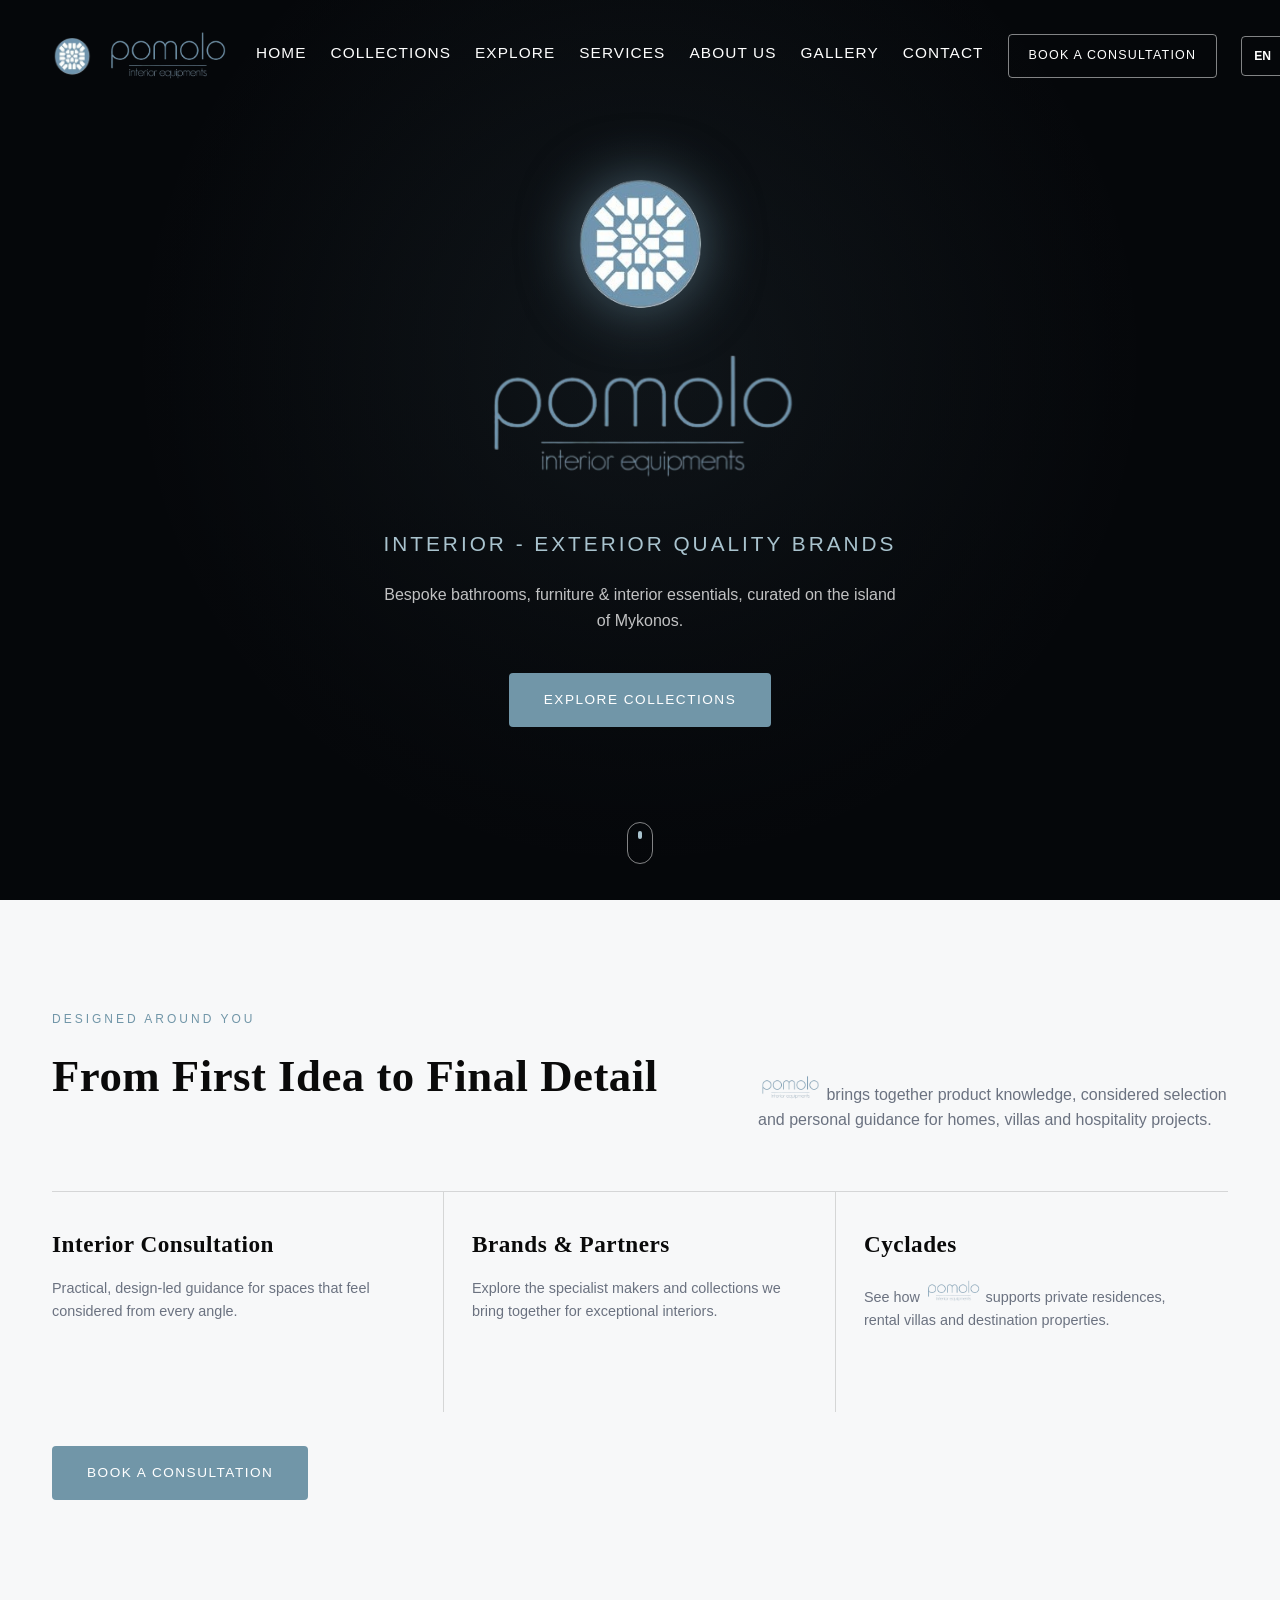
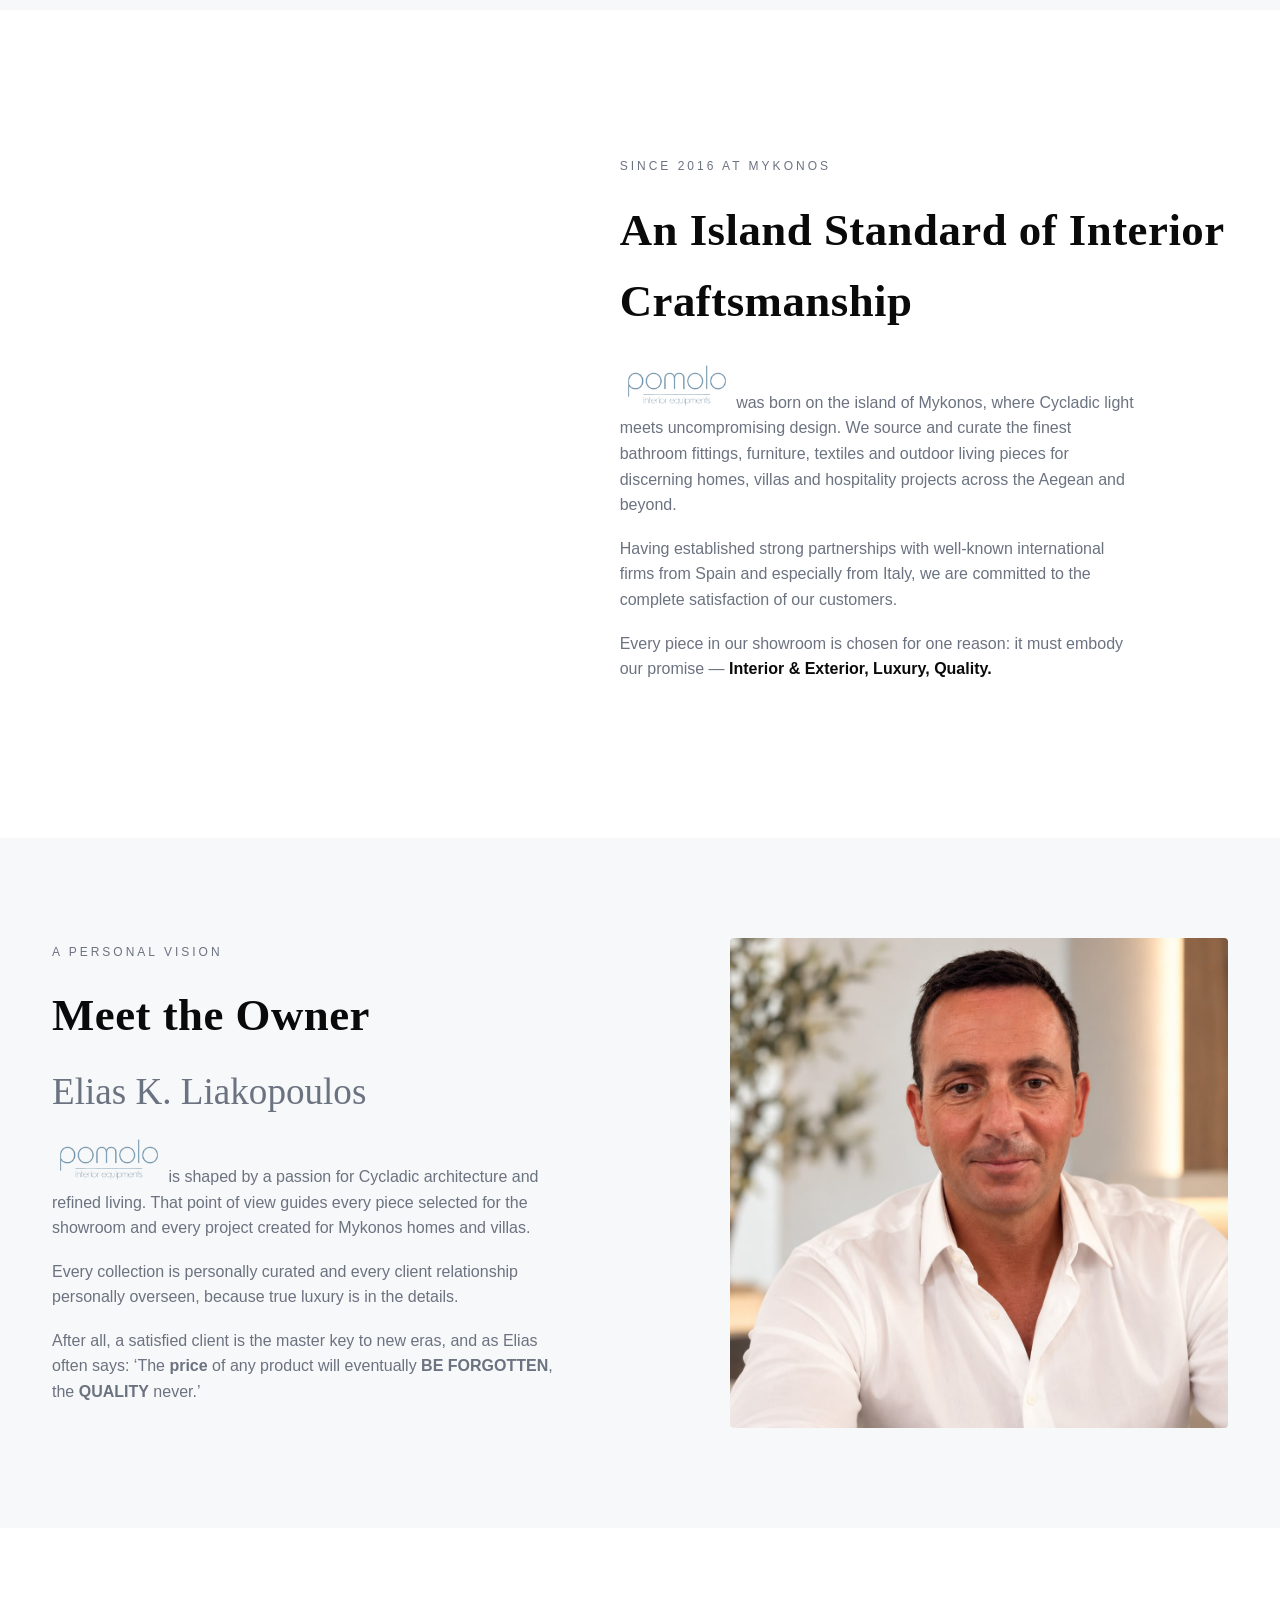
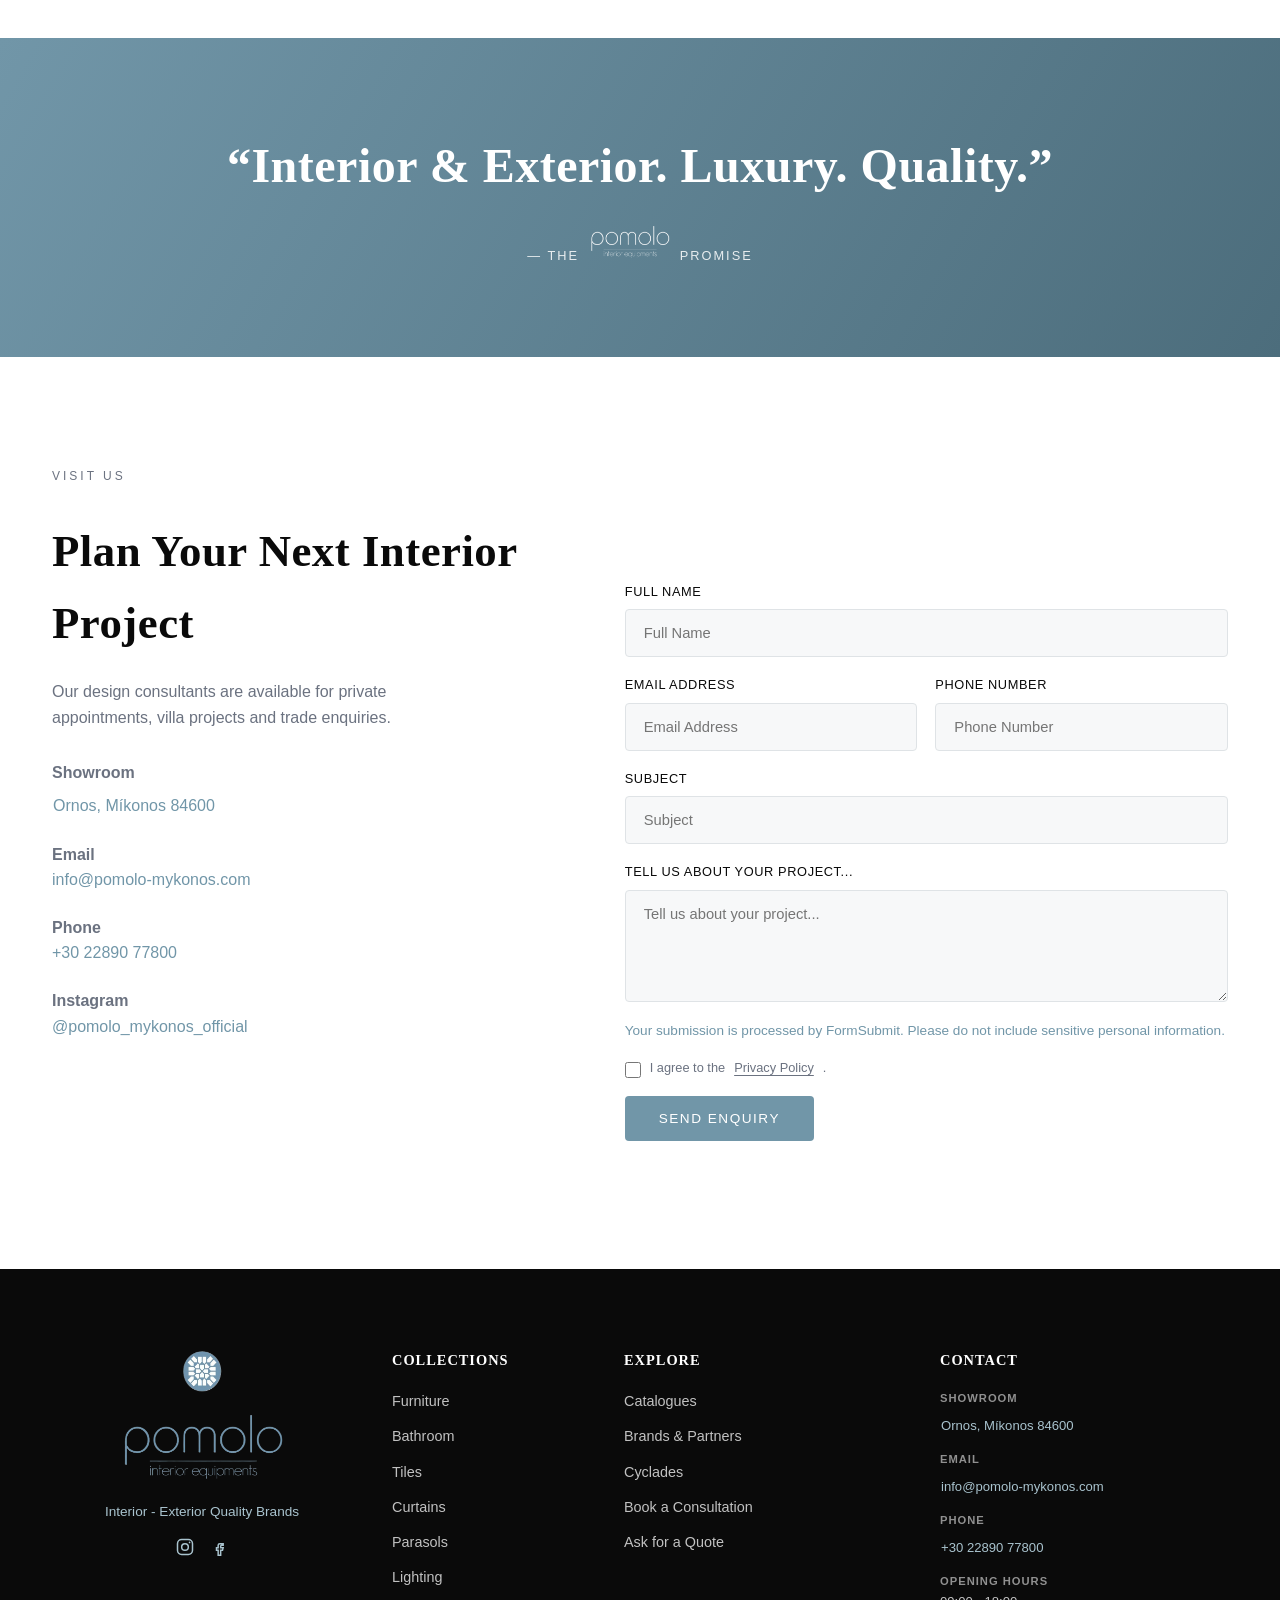
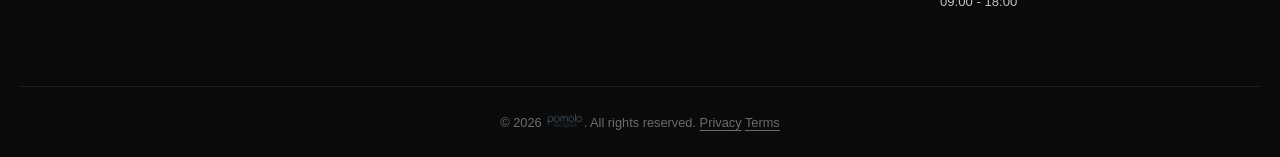
==== index.html @ 210ef78a "Add files via upload" ====
<!DOCTYPE html>
<html lang="en">
<head>
<meta charset="UTF-8">
<meta name="viewport" content="width=device-width, initial-scale=1.0">
<title>Pomolo Mykonos | Interior &amp; Exterior. Luxury. Quality.</title>
<meta name="description" content="Pomolo Mykonos — curated bathrooms, indoor & outdoor furniture, taps, tiles, fabrics, blinds, curtains and parasols for the finest homes.">
<meta name="robots" content="index, follow">
<meta name="theme-color" content="#0a0a0a">
<link rel="canonical" href="https://www.pomolo-mykonos.com/">

<!-- Open Graph / social sharing -->
<meta property="og:type" content="website">
<meta property="og:site_name" content="Pomolo Mykonos">
<meta property="og:title" content="Pomolo Mykonos | Interior &amp; Exterior. Luxury. Quality.">
<meta property="og:description" content="Curated bathrooms, indoor & outdoor furniture, taps, tiles, fabrics, blinds, curtains and parasols for the finest homes in Mykonos.">
<meta property="og:image" content="https://www.pomolo-mykonos.com/store_external_overview.jpg">
<meta property="og:image:alt" content="Pomolo Mykonos showroom exterior">
<meta property="og:image:type" content="image/jpeg">
<meta property="og:image:width" content="1262">
<meta property="og:image:height" content="964">
<meta property="og:url" content="https://www.pomolo-mykonos.com/">
<meta property="og:locale" content="en_GB">
<meta name="twitter:card" content="summary_large_image">
<meta name="twitter:title" content="Pomolo Mykonos | Interior &amp; Exterior. Luxury. Quality.">
<meta name="twitter:description" content="Curated bathrooms, indoor & outdoor furniture, taps, tiles, fabrics, blinds, curtains and parasols for the finest homes in Mykonos.">
<meta name="twitter:image" content="https://www.pomolo-mykonos.com/store_external_overview.jpg">
<meta name="twitter:image:alt" content="Pomolo Mykonos showroom exterior">

<!-- Security -->
<meta http-equiv="Content-Security-Policy" content="default-src 'self'; script-src 'self'; style-src 'self' 'unsafe-inline' https://fonts.googleapis.com; font-src https://fonts.gstatic.com; img-src 'self' data:; frame-src 'self' https://www.instagram.com; base-uri 'self'; form-action 'self' https://formsubmit.co; object-src 'none'">
<meta name="referrer" content="strict-origin-when-cross-origin">

<link rel="preconnect" href="https://fonts.googleapis.com">
<link rel="preconnect" href="https://fonts.gstatic.com" crossorigin>
<link href="https://fonts.googleapis.com/css2?family=Cormorant+Garamond:wght@400;500;600;700&family=Poppins:wght@300;400;500;600&family=Righteous&display=swap" rel="stylesheet">
<link rel="stylesheet" href="styles.css?v=20261030b">
<link rel="icon" href="logo.png" type="image/png">
<link rel="apple-touch-icon" href="logo.png">
<link rel="manifest" href="site.webmanifest">

<script type="application/ld+json">
{
  "@context": "https://schema.org",
  "@type": "HomeGoodsStore",
  "name": "Pomolo Mykonos",
  "slogan": "Interior & Exterior. Luxury. Quality.",
  "image": "https://www.pomolo-mykonos.com/store_external_overview.jpg",
  "logo": "https://www.pomolo-mykonos.com/logo.png",
  "url": "https://www.pomolo-mykonos.com/",
  "email": "info@pomolo-mykonos.com",
  "telephone": "+30 22890 77800",
  "priceRange": "$$$",
  "openingHoursSpecification": { "@type": "OpeningHoursSpecification", "opens": "09:00", "closes": "18:00" },
  "geo": { "@type": "GeoCoordinates", "latitude": 37.4262301, "longitude": 25.3235811 },
  "address": {
    "@type": "PostalAddress",
    "streetAddress": "Ornos",
    "addressLocality": "Mykonos",
    "postalCode": "84600",
    "addressCountry": "GR"
  },
  "sameAs": ["https://www.instagram.com/pomolo_mykonos_official/"]
}
</script>
</head>
<body>
<a class="skip-link" href="#home">Skip to main content</a>

<!-- Preloader -->
<div id="preloader"><div class="loader-emblem"></div></div>

<!-- Header is rendered from script.js to keep navigation consistent across pages. -->
<header id="header" data-shared-header data-home="true"></header>

<!-- Hero -->
<section id="home" class="hero">
  <video class="hero-media" autoplay muted loop playsinline preload="auto" poster="store_external_overview_2.jpg" aria-hidden="true">
    <source src="Pomolo-Mykonos-57s-Hero-optimized.mp4" type="video/mp4">
  </video>
  <div class="hero-overlay"></div>
  <div class="container hero-content" data-aos>
    <img src="logo.png" alt="Pomolo emblem" class="hero-emblem">
    <img src="Pomolo_original-removebg.png" alt="Pomolo interior equipments" class="hero-logo">
    <p class="hero-tagline">Interior - Exterior Quality Brands</p>
    <p class="hero-sub">Bespoke bathrooms, furniture &amp; interior essentials, curated on the island of Mykonos.</p>
    <div class="hero-actions">
        <a href="catalogue.html" class="btn btn-primary">Explore Collections</a>
    </div>
  </div>
    <a href="#services" class="scroll-indicator" aria-label="Scroll down"><span></span></a>
</section>

<!-- Services -->
<section id="services" class="section services">
  <div class="container">
    <div class="services-heading">
      <div>
        <p class="eyebrow">Designed Around You</p>
        <h2>From First Idea to Final Detail</h2>
      </div>
      <p><img src="Pomolo_original-removebg.png" alt="Pomolo interior equipment" class="brand-inline"> brings together product knowledge, considered selection and personal guidance for homes, villas and hospitality projects.</p>
    </div>
    <div class="service-grid">
      <a href="consultation.html" class="service-item"><h3>Interior Consultation</h3><p>Practical, design-led guidance for spaces that feel considered from every angle.</p></a>
      <a href="brands.html" class="service-item"><h3>Brands &amp; Partners</h3><p>Explore the specialist makers and collections we bring together for exceptional interiors.</p></a>
      <a href="projects.html" class="service-item"><h3>Cyclades</h3><p>See how <img src="Pomolo_original-removebg.png" alt="Pomolo interior equipment" class="brand-inline"> supports private residences, rental villas and destination properties.</p></a>
    </div>
    <div class="services-actions">
      <a href="consultation.html" class="btn btn-primary">Book a Consultation</a>
    </div>
  </div>
</section>

<!-- About -->
<section id="about" class="section about">
  <div class="container about-grid">
    <div class="about-media">
      <video data-src="new_video_store.mp4" class="about-photo" preload="none" muted loop playsinline aria-label="Pomolo Mykonos showroom overview"></video>
      <video data-src="new_video_store_inside.mp4" class="about-photo" preload="none" muted loop playsinline aria-label="Inside the Pomolo Mykonos showroom"></video>
    </div>
    <div class="about-copy">
      <p class="eyebrow">Since 2016 at Mykonos</p>
      <h2>An Island Standard of Interior Craftsmanship</h2>
      <p><img src="Pomolo_original-removebg.png" alt="Pomolo interior equipment" class="brand-inline brand-inline-display"> was born on the island of Mykonos, where Cycladic light meets uncompromising design. We source and curate the finest bathroom fittings, furniture, textiles and outdoor living pieces for discerning homes, villas and hospitality projects across the Aegean and beyond.</p>
      <p>Having established strong partnerships with well-known international firms from Spain and especially from Italy, we are committed to the complete satisfaction of our customers.</p>
      <p>Every piece in our showroom is chosen for one reason: it must embody our promise — <strong>Interior &amp; Exterior, Luxury, Quality.</strong></p>
    </div>
  </div>

<!-- Owner -->
<div class="owner">
  <div class="container owner-grid">
    <div class="owner-copy">
      <p class="eyebrow">A Personal Vision</p>
      <h2>Meet the Owner</h2>
      <p class="owner-name">Elias K. Liakopoulos</p>
      <p><img src="Pomolo_original-removebg.png" alt="Pomolo interior equipment" class="brand-inline brand-inline-display"> is shaped by a passion for Cycladic architecture and refined living. That point of view guides every piece selected for the showroom and every project created for Mykonos homes and villas.</p>
      <p>Every collection is personally curated and every client relationship personally overseen, because true luxury is in the details.</p>
      <p>After all, a satisfied client is the master key to new eras, and as Elias often says: ‘The <strong style="font-weight: 800;">price</strong> of any product will eventually <strong style="font-weight: 800;">BE FORGOTTEN</strong>, the <strong style="font-weight: 800;">QUALITY</strong> never.’</p>
    </div>
    <div class="owner-media">
      <img src="owner.jpg?v=20260929c" alt="Pomolo Mykonos founder outside the showroom" class="owner-photo" loading="lazy" decoding="async">
    </div>
  </div>
</div>
</section>

<!-- Quote / tagline banner -->
<section class="section quote-banner">
  <div class="container">
    <blockquote>“Interior &amp; Exterior. Luxury. Quality.”</blockquote>
    <p>— The <img src="Pomolo_original-removebg.png" alt="Pomolo interior equipment" class="brand-inline brand-inline-display"> Promise</p>
  </div>
</section>

<!-- Contact -->
<section id="contact" class="section contact">
  <div class="container contact-grid">
    <div class="contact-info">
      <p class="eyebrow">Visit Us</p>
      <h2>Plan Your Next Interior Project</h2>
      <p>Our design consultants are available for private appointments, villa projects and trade enquiries.</p>
      <ul class="contact-list">
        <li><strong>Showroom</strong><br><a href="https://www.google.com/maps/place/Pomolo+Mykonos/@37.4262301,25.3210062,1004m/data=!3m2!1e3!4b1!4m6!3m5!1s0x14a2be5c880e42df:0x6e0a7d070bba3527!8m2!3d37.4262301!4d25.3235811!16s%2Fg%2F11g6rmvs_f?entry=ttu&amp;g_ep=EgoyMDI2MDgyNi4wIKXMDSoASAFQAw%3D%3D" target="_blank" rel="noopener noreferrer" class="address-link">Ornos, Míkonos 84600</a></li>
        <li><strong>Email</strong><br><a href="mailto:info@pomolo-mykonos.com">info@pomolo-mykonos.com</a></li>
        <li><strong>Phone</strong><br><a href="tel:+302289077800">+30 22890 77800</a></li>
        <li><strong>Instagram</strong><br><a href="https://www.instagram.com/pomolo_mykonos_official/" target="_blank" rel="noopener noreferrer">@pomolo_mykonos_official</a></li>
      </ul>
    </div>
    <form class="contact-form" action="https://formsubmit.co/info@pomolo-mykonos.com" method="POST">
      <input type="hidden" name="_subject" value="Pomolo website enquiry">
      <input type="hidden" name="_next" value="https://startup-ground-zero.github.io/pomolo/thank-you.html">
      <div class="form-field"><label class="form-label" for="contact-name">Full Name</label><input id="contact-name" type="text" name="name" placeholder="Full Name" autocomplete="name" maxlength="100" required></div>
      <div class="form-row">
        <div class="form-field"><label class="form-label" for="contact-email">Email Address</label><input id="contact-email" type="email" name="email" placeholder="Email Address" autocomplete="email" maxlength="150" pattern="[^\s@]+@[^\s@]+\.[^\s@]+" title="Enter an email address with a domain, such as name@example.com." required></div>
        <div class="form-field"><label class="form-label" for="contact-phone">Phone Number</label><input id="contact-phone" type="tel" name="phone" placeholder="Phone Number" autocomplete="tel" maxlength="30"></div>
      </div>
      <div class="form-field"><label class="form-label" for="contact-subject">Subject</label><input id="contact-subject" type="text" name="subject" placeholder="Subject" autocomplete="off" maxlength="150" required></div>
      <div class="form-field"><label class="form-label" for="contact-message">Tell us about your project...</label><textarea id="contact-message" name="message" rows="5" placeholder="Tell us about your project..." maxlength="2000" required></textarea></div>
      <!-- Honeypot: hidden from real users, bots tend to fill every field -->
      <input type="text" name="_honey" class="hp-field" tabindex="-1" autocomplete="off" aria-hidden="true">
      <p class="form-note">Your submission is processed by FormSubmit. Please do not include sensitive personal information.</p>
      <label class="consent-field"><input type="checkbox" name="privacy-consent" required> I agree to the <a href="privacy.html">Privacy Policy</a>.</label>
      <button type="submit" class="btn btn-primary">Send Enquiry</button>
      <p class="form-note" id="form-note" role="status" aria-live="polite"></p>
    </form>
  </div>
</section>

<!-- Footer -->
<footer class="footer shared-footer"></footer>

<button id="back-to-top" aria-label="Back to top">↑</button>

<script src="script.js?v=20261030b" defer></script>
</body>
</html>
---- styles.css ----
/* ==========================================================================
   Pomolo Mykonos — Design Tokens
   ========================================================================== */
:root {
  --c-black: #0a0a0a;
  --c-black-soft: #14181b;
  --c-white: #ffffff;
  --c-off-white: #f7f8f9;
  --c-cyan: #7196a8;
  --c-cyan-light: #a9c3ce;
  --c-cyan-dim: #7196a81a;
  --c-grey: #6b7280;
  --font-serif: 'Cormorant Garamond', Georgia, serif;
  --font-sans: 'Poppins', 'Segoe UI', sans-serif;
  --container: 1240px;
  --radius: 4px;
  --transition: 0.4s cubic-bezier(.4,0,.2,1);
}

* { margin: 0; padding: 0; box-sizing: border-box; }

html { scroll-behavior: smooth; }
html.nav-open { overflow: hidden; }
html.dialog-open { overflow: hidden; }

body {
  font-family: var(--font-sans);
  color: var(--c-black);
  background: var(--c-white);
  line-height: 1.6;
  overflow-x: hidden;
}

h1, h2, h3, h4, blockquote {
  font-family: var(--font-serif);
  font-weight: 600;
  letter-spacing: 0.5px;
  color: var(--c-black);
}

a { text-decoration: none; color: inherit; }
ul { list-style: none; }
img { max-width: 100%; display: block; }
.skip-link {
  position: fixed; top: 12px; left: 12px; z-index: 3000; padding: 10px 14px;
  background: var(--c-white); color: var(--c-black); border: 1px solid var(--c-black);
  transform: translateY(-160%);
}
.skip-link:focus { transform: translateY(0); outline: 3px solid var(--c-cyan); outline-offset: 2px; }
.brand-inline { display: inline-block; width: 4em; height: auto; vertical-align: -0.22em; }
.brand-inline-display { width: 7em; vertical-align: -0.3em; }
.eyebrow .brand-inline { width: 7em; vertical-align: -0.35em; }
.btn .brand-inline { width: 5.2em; vertical-align: -0.26em; }
.quote-banner .brand-inline { width: 3em; vertical-align: -0.22em; }
.quote-banner .brand-inline-display { width: 7em; vertical-align: -0.3em; }
.footer-bottom .brand-inline { width: 3em; vertical-align: -0.22em; }

.container {
  max-width: var(--container);
  margin: 0 auto;
  padding: 0 32px;
}

.eyebrow {
  text-transform: uppercase;
  letter-spacing: 3px;
  font-size: 0.75rem;
  color: var(--c-cyan);
  font-weight: 500;
  margin-bottom: 12px;
}

.section { padding: 110px 0; }
.section h2 { font-size: clamp(2rem, 3.6vw, 2.8rem); margin-bottom: 20px; max-width: 700px; }
@media (min-width: 900px) {
  .section h2.no-wrap { max-width: none; white-space: nowrap; }
}

/* Buttons */
.btn {
  display: inline-flex;
  align-items: center;
  justify-content: center;
  gap: 8px;
  padding: 15px 34px;
  font-size: 0.85rem;
  letter-spacing: 1.5px;
  text-transform: uppercase;
  font-weight: 500;
  border-radius: var(--radius);
  transition: all var(--transition);
  cursor: pointer;
  border: 1px solid transparent;
}
.btn-primary { background: var(--c-cyan); color: var(--c-white); }
.btn-primary:hover { background: var(--c-black); }
.btn-outline { border-color: var(--c-black); color: var(--c-black); }
.btn-outline:hover { background: var(--c-black); color: var(--c-white); }
.btn-ghost { border-color: rgba(255,255,255,0.6); color: var(--c-white); }
.btn-ghost:hover { background: rgba(255,255,255,0.15); }

/* ==========================================================================
   Preloader
   ========================================================================== */
#preloader {
  position: fixed; inset: 0; background: var(--c-black);
  display: flex; align-items: center; justify-content: center;
  z-index: 9999; transition: opacity 0.6s ease, visibility 0.6s ease;
}
#preloader.hidden { opacity: 0; visibility: hidden; }
.loader-emblem {
  width: 56px; height: 56px; border: 2px solid var(--c-cyan);
  border-top-color: transparent; border-radius: 50%;
  animation: spin 1s linear infinite;
}
@keyframes spin { to { transform: rotate(360deg); } }

/* ==========================================================================
   Header
   ========================================================================== */
header {
  position: fixed; top: 0; left: 0; right: 0; z-index: 1000;
  background: transparent;
  transition: background var(--transition), box-shadow var(--transition), padding var(--transition);
  padding: 24px 0;
}
header.scrolled {
  background: rgba(10,10,10,0.92);
  backdrop-filter: blur(10px);
  padding: 14px 0;
  box-shadow: 0 4px 20px rgba(0,0,0,0.15);
}
.header-inner { display: flex; align-items: center; justify-content: space-between; gap: 24px; }
.brand { display: flex; align-items: center; gap: 10px; flex-shrink: 0; }
.brand-logo { width: 40px; height: 40px; }
.official-logo { width: 130px; height: auto; }
#nav > ul { display: flex; align-items: center; gap: 24px; }
@media (min-width: 1081px) {
  html[lang="el"] #nav > ul { gap: 16px; }
  html[lang="el"] .nav-cta { padding-left: 8px; padding-right: 8px; font-size: 0.72rem; letter-spacing: 0.7px; }
}
#nav a, .nav-more summary {
  color: var(--c-white); font-size: 0.96rem; font-weight: 500; letter-spacing: 1.1px;
  text-transform: uppercase; position: relative; padding-bottom: 4px; white-space: nowrap;
}
#nav a { display: block; }
#nav a::after {
  content: ''; position: absolute; left: 0; bottom: 0; width: 0; height: 1px;
  background: var(--c-cyan-light); transition: width var(--transition);
}
#nav a:hover::after { width: 100%; }
.nav-more { position: relative; }
.nav-more summary { cursor: pointer; list-style: none; }
.nav-more summary::-webkit-details-marker { display: none; }
.nav-collections > details { position: static; display: contents; }
.nav-collections summary { display: none; }
.nav-submenu { position: absolute; top: calc(100% + 16px); left: -20px; min-width: 210px; padding: 14px 20px; background: var(--c-black); border-top: 2px solid var(--c-cyan); box-shadow: 0 16px 32px rgba(0,0,0,0.2); }
.nav-submenu li + li { margin-top: 12px; }
.nav-submenu a { font-size: 0.95rem !important; font-weight: 400; white-space: nowrap; }

/* Mega Menu for Collections */
.nav-collections { position: relative; }
.nav-collections .nav-submenu.mega-menu {
  position: fixed;
  top: 70px;
  left: 50%;
  transform: translateX(-50%);
  width: min(1180px, calc(100vw - 32px));
  min-width: 0;
  max-width: none;
  padding: 30px 34px 24px;
  background: var(--c-black);
  border-top: 2px solid var(--c-cyan);
  box-shadow: 0 24px 50px rgba(0,0,0,0.5);
  border-radius: 0 0 4px 4px;
}
.mega-grid {
  display: grid;
  grid-template-columns: repeat(6, minmax(0, 1fr));
  gap: 24px;
}
.mega-col {
  display: flex;
  flex-direction: column;
  gap: 12px;
}
.mega-col a.mega-cat-title + a.mega-cat-title {
  margin-top: 14px;
}
#nav .nav-submenu.mega-menu a.mega-cat-title,
.mega-cat-title {
  font-family: var(--font-serif) !important;
  font-size: 18px !important;
  font-weight: 600 !important;
  line-height: 1.25 !important;
  color: var(--c-white) !important;
  letter-spacing: 0.5px !important;
  text-transform: none !important;
  padding-bottom: 8px !important;
  border-bottom: 1px solid rgba(255,255,255,0.22) !important;
  transition: color var(--transition), border-color var(--transition) !important;
  display: block !important;
}
#nav .nav-submenu.mega-menu a.mega-cat-title:hover,
.mega-cat-title:hover {
  color: var(--c-cyan-light) !important;
  border-bottom-color: var(--c-cyan-light) !important;
}
.mega-sub-menu {
  list-style: none;
  margin: 0;
  padding: 0;
  display: flex;
  flex-direction: column;
  gap: 8px;
}
.mega-sub-menu li {
  margin: 0 !important;
}
#nav .nav-submenu.mega-menu .mega-sub-menu a,
.mega-sub-menu a {
  font-family: var(--font-sans) !important;
  font-size: 14px !important;
  font-weight: 400 !important;
  line-height: 1.35 !important;
  color: rgba(255,255,255,0.85) !important;
  letter-spacing: 0.3px !important;
  text-transform: none !important;
  transition: color var(--transition) !important;
}
#nav .nav-submenu.mega-menu .mega-sub-menu a:hover,
.mega-sub-menu a:hover {
  color: var(--c-cyan-light) !important;
}
.mega-footer {
  margin-top: 18px;
  padding-top: 12px;
  border-top: 1px solid rgba(255,255,255,0.18);
  display: flex;
  justify-content: flex-end;
  align-items: center;
}
#nav .nav-submenu.mega-menu .mega-view-all,
.mega-view-all {
  font-family: var(--font-sans) !important;
  font-size: 13px !important;
  letter-spacing: 1.2px !important;
  text-transform: uppercase !important;
  color: var(--c-cyan-light) !important;
  font-weight: 600 !important;
}
#nav .nav-submenu.mega-menu .mega-view-all:hover,
.mega-view-all:hover {
  color: var(--c-white) !important;
}

@media (min-width: 1081px) {
  .nav-more details { padding-bottom: 10px; margin-bottom: -10px; }
  .nav-submenu { top: 100%; }
  .nav-more.nav-collections .nav-submenu.mega-menu { display: none; }
  .nav-more details:not([open]):hover .nav-submenu { display: block; }
  .nav-more.nav-collections details:not([open]):hover .nav-submenu.mega-menu { display: block; }
  .nav-collections > .nav-collections-link:hover + details .nav-submenu.mega-menu { display: block; }
  .nav-more.nav-collections:hover .nav-submenu.mega-menu { display: block; }
  .nav-more.nav-collections.collections-menu-open .nav-submenu.mega-menu { display: block; }
}
.nav-cta { flex-shrink: 0; padding: 11px 20px; color: var(--c-white); border-color: rgba(255,255,255,0.5); font-size: 0.78rem; letter-spacing: 1.2px; white-space: nowrap; }
.nav-cta:hover { background: var(--c-cyan); border-color: var(--c-cyan); }
.language-toggle {
  position: relative; z-index: 1100; flex: 0 0 auto; min-width: 43px; min-height: 40px; padding: 8px 10px;
  border: 1px solid rgba(255,255,255,0.5); border-radius: var(--radius);
  background: transparent; color: var(--c-white); cursor: pointer;
  font-family: var(--font-sans); font-size: 0.76rem; font-weight: 600; letter-spacing: 0;
  transition: background var(--transition), border-color var(--transition), color var(--transition);
}
.language-toggle:hover, .language-toggle:focus-visible { background: var(--c-cyan); border-color: var(--c-cyan); outline: none; }

#menu-toggle {
  display: none; flex-direction: column; gap: 5px; background: none; border: none; cursor: pointer; z-index: 1100;
}
#menu-toggle span { width: 26px; height: 2px; background: var(--c-white); transition: var(--transition); }

/* ==========================================================================
   Hero
   ========================================================================== */
.hero {
  position: relative; min-height: 100vh; display: flex; align-items: center; justify-content: center;
  overflow: hidden; text-align: center; background: #05070a;
}
.hero-media {
  position: absolute; inset: 0;
  width: 100%; height: 100%;
  object-fit: cover; object-position: center;
}
@media (min-width: 1025px) {
  .hero-media:not(.video-ready),
  .about-media video:not(.video-ready) { visibility: hidden; }
}
.hero-overlay {
  position: absolute; inset: 0;
  background:
    linear-gradient(180deg, rgba(5,7,10,0.35) 0%, rgba(5,7,10,0.5) 55%, rgba(5,7,10,0.72) 100%),
    radial-gradient(circle at 50% 40%, rgba(113,150,168,0.18), transparent 60%);
}
.hero-content { position: relative; z-index: 2; color: var(--c-white); max-width: 780px; }
.hero-emblem {
  width: 140px; height: 140px; margin: 0 auto 20px;
  filter: drop-shadow(0 0 30px rgba(113,150,168,0.6));
  opacity: 0; transform: scale(0.8);
  animation: emblem-in 2.2s ease-out 0.3s forwards;
}
.hero-logo {
  width: min(340px, 78vw); height: auto; margin: 0 auto 28px;
  opacity: 0; transform: scale(0.8);
  animation: emblem-in 0.9s ease-out 0.9s forwards;
}
@keyframes emblem-in {
  0% { opacity: 0; transform: scale(0.8); }
  100% { opacity: 1; transform: scale(1); }
}
@media (prefers-reduced-motion: reduce) {
  .hero-emblem, .hero-logo { animation: none; opacity: 1; transform: none; }
}
.hero-tagline {
  margin-top: 18px; font-size: 1.3rem; letter-spacing: 3px; text-transform: uppercase;
  color: var(--c-cyan-light); font-weight: 300;
  opacity: 0; transform: translateY(24px);
  animation: hero-fade-up 0.9s ease-out 1.15s forwards;
}
.hero-sub {
  margin: 22px auto 0; max-width: 520px; color: rgba(255,255,255,0.75); font-weight: 300;
  opacity: 0; transform: translateY(24px);
  animation: hero-fade-up 0.9s ease-out 1.4s forwards;
}
.hero-actions {
  margin-top: 40px; display: flex; gap: 18px; justify-content: center; flex-wrap: wrap;
  opacity: 0; transform: translateY(24px);
  animation: hero-fade-up 0.9s ease-out 1.65s forwards;
}
@keyframes hero-fade-up { to { opacity: 1; transform: translateY(0); } }
@media (prefers-reduced-motion: reduce) {
  .hero-tagline, .hero-sub, .hero-actions { animation: none; opacity: 1; transform: none; }
}

.scroll-indicator {
  position: absolute; bottom: 36px; left: 50%; transform: translateX(-50%);
  width: 26px; height: 42px; border: 1px solid rgba(255,255,255,0.5); border-radius: 20px;
  z-index: 2;
}
.scroll-indicator span {
  position: absolute; top: 8px; left: 50%; width: 4px; height: 8px; border-radius: 2px;
  background: var(--c-cyan-light); transform: translateX(-50%);
  animation: scrollDown 1.6s ease infinite;
}
@keyframes scrollDown {
  0% { opacity: 1; top: 8px; }
  100% { opacity: 0; top: 22px; }
}

/* ==========================================================================
   Marquee
   ========================================================================== */
.marquee {
  background: var(--c-black); color: var(--c-white); overflow: hidden;
  white-space: nowrap; padding: 16px 0; border-top: 1px solid rgba(255,255,255,0.08);
}
.marquee-track { display: inline-flex; animation: scroll-left 26s linear infinite; }
.marquee-track span {
  font-family: var(--font-serif); font-size: 1.1rem; letter-spacing: 2px;
  text-transform: uppercase; padding-right: 10px; color: var(--c-cyan-light);
}
@keyframes scroll-left { from { transform: translateX(0); } to { transform: translateX(-50%); } }

/* ==========================================================================
   Collections
   ========================================================================== */
.collections { background: var(--c-off-white); }
.category-filter-tabs {
  display: flex; flex-wrap: wrap; gap: 10px; margin-top: 32px; justify-content: flex-start;
}
.category-tab-btn {
  background: var(--c-white); border: 1px solid #d8dee2; border-radius: 999px;
  padding: 9px 20px; font-family: var(--font-sans); font-size: 0.82rem; font-weight: 500;
  letter-spacing: 0.5px; color: var(--c-grey); cursor: pointer; transition: all var(--transition);
}
.category-tab-btn:hover {
  border-color: var(--c-cyan); color: var(--c-black);
}
.category-tab-btn.active {
  background: var(--c-black); border-color: var(--c-black); color: var(--c-white);
  box-shadow: 0 4px 12px rgba(10,10,10,0.14);
}
.collection-rows {
  margin-top: 48px; display: flex; flex-direction: column; gap: 42px;
}
.collection-row {
  display: flex; flex-direction: column; gap: 18px;
}
.collection-row-title {
  font-family: var(--font-serif); font-size: 1.6rem; color: var(--c-black);
  margin: 0; padding-bottom: 8px; border-bottom: 1px solid #d8dee2;
}
.collection-grid {
  display: grid; grid-template-columns: repeat(4, 1fr); gap: 24px;
}
.collection-grid.row-grid-1 { grid-template-columns: minmax(280px, 420px); }
.collection-grid.row-grid-2 { grid-template-columns: repeat(2, 1fr); }
.collection-grid.row-grid-3 { grid-template-columns: repeat(3, 1fr); }
.collection-grid.row-grid-4 { grid-template-columns: repeat(4, 1fr); }

.collection-card {
  background: var(--c-white); border: 1px solid #e9ecef; border-radius: var(--radius);
  display: flex; flex-direction: column; padding: 36px 28px; cursor: pointer; transition: transform var(--transition), box-shadow var(--transition), border-color var(--transition);
  opacity: 0; transform: translateY(30px); position: relative;
}
.collection-card.hidden-card { display: none !important; }
.collection-row.hidden-row { display: none !important; }
.collection-card.in-view { animation: fadeUp 0.7s ease forwards; animation-delay: calc(var(--i) * 0.08s); }
.collection-card.filter-visible { opacity: 1; transform: none; animation: none; }
.collection-card:hover, .collection-card:focus-visible {
  transform: translateY(-6px); box-shadow: 0 16px 32px rgba(113,150,168,0.16); border-color: var(--c-cyan); outline: none;
}
.card-badge {
  display: inline-block; align-self: flex-start; margin-bottom: 16px;
  padding: 3px 10px; border-radius: 4px; background: rgba(113,150,168,0.12);
  color: var(--c-cyan); font-size: 0.68rem; font-weight: 600; letter-spacing: 1px; text-transform: uppercase;
}
.card-icon { width: 44px; height: 44px; margin-bottom: 20px; color: var(--c-cyan); }
.card-icon svg { width: 100%; height: 100%; }
.collection-card h3 { font-size: 1.3rem; margin-bottom: 10px; }
.collection-card p { color: var(--c-grey); font-size: 0.92rem; font-weight: 300; margin-bottom: 0; }

@keyframes fadeUp { to { opacity: 1; transform: translateY(0); } }

/* ===========================================================================
  Services
  ========================================================================== */
.services { background: var(--c-off-white); color: var(--c-black); }
.services .eyebrow { color: var(--c-cyan); }
.services h2, .services h3 { color: var(--c-black); }
.services-heading { display: flex; align-items: end; justify-content: space-between; gap: 60px; }
.services-heading > p { max-width: 470px; color: var(--c-grey); font-weight: 300; }
.service-grid { display: grid; grid-template-columns: repeat(3, 1fr); margin-top: 58px; border-top: 1px solid rgba(10,10,10,0.14); }
.service-item { min-height: 220px; padding: 34px 28px 28px; border-right: 1px solid rgba(10,10,10,0.14); }
.service-item:first-child { padding-left: 0; }
.service-item:last-child { border-right: none; }
.service-item h3 { font-size: 1.45rem; margin-bottom: 14px; }
.service-item p { color: var(--c-grey); font-size: 0.9rem; font-weight: 300; }
.services-actions { display: flex; gap: 16px; margin-top: 34px; flex-wrap: wrap; }
.services .btn-outline { border-color: rgba(10,10,10,0.55); color: var(--c-black); }
.services .btn-outline:hover { background: var(--c-black); border-color: var(--c-black); color: var(--c-white); }

/* ==========================================================================
   About
   ========================================================================== */
.about-grid { display: grid; grid-template-columns: 0.9fr 1.1fr; gap: 70px; align-items: center; }
.about-media { position: relative; display: grid; gap: 18px; }
.about-photo { width: 100%; height: 100%; object-fit: cover; }
.about-media > .about-photo { height: 300px; border-radius: var(--radius); }
.about-video-detail { display: grid; grid-template-columns: minmax(0, 1.35fr) minmax(150px, 0.65fr); gap: 18px; align-items: center; }
.about-video-detail .about-photo { height: 240px; border-radius: var(--radius); }
.about-video-caption { padding: 0 4px; color: var(--c-grey); font-size: 0.85rem; line-height: 1.7; }
.about-video-caption strong { display: block; margin-bottom: 6px; color: var(--c-black); font-family: var(--font-serif); font-size: 1.25rem; font-weight: 600; }
.about-copy p { color: var(--c-grey); margin-bottom: 18px; font-weight: 300; max-width: 520px; }
.about-copy strong { color: var(--c-black); }
.about-stats { display: flex; gap: 44px; margin: 30px 0 34px; }
.about-stats span { display: block; font-family: var(--font-serif); font-size: 2.2rem; color: var(--c-cyan); font-weight: 600; }
.about-stats small { color: var(--c-grey); text-transform: uppercase; letter-spacing: 1px; font-size: 0.72rem; }

/* ==========================================================================
   Owner
   ========================================================================== */
.owner { margin-top: 100px; padding: 100px 0; background: var(--c-off-white); }
.owner-grid { display: grid; grid-template-columns: 1.1fr 0.9fr; gap: 70px; align-items: center; }
.owner-copy p { color: var(--c-grey); margin-bottom: 18px; font-weight: 300; max-width: 520px; }
.owner-name {
  margin: 0 0 18px;
  color: var(--c-black);
  font-family: var(--font-serif);
  font-size: clamp(2rem, 2.9vw, 3rem);
  font-weight: 700;
  line-height: 1.15;
}
.owner-media { position: relative; height: 490px; border-radius: var(--radius); overflow: hidden; }
.owner-photo { width: 100%; height: 100%; object-fit: cover; object-position: center 35%; }

/* ===========================================================================
  Catalogue
  ========================================================================== */
.catalogue-page { background: var(--c-off-white); }
.catalogue-intro { padding-top: 190px; background: var(--c-black); color: var(--c-white); }
.catalogue-intro .eyebrow { color: var(--c-cyan-light); }
.catalogue-intro h1 { max-width: 760px; font-size: clamp(3rem, 6vw, 5.5rem); color: var(--c-white); }
.catalogue-lead { max-width: 620px; margin-top: 20px; color: rgba(255,255,255,0.7); font-size: 1.05rem; font-weight: 300; }
.catalogue-library { background: var(--c-white); }
.catalogue-library .collection-grid { margin-top: 38px; }
.catalogue-notice { max-width: 760px; margin: 80px auto 0; padding: 54px 48px; text-align: center; background: var(--c-off-white); border-top: 3px solid var(--c-cyan); }
.catalogue-notice h2 { margin: 0 auto 14px; }
.catalogue-notice p { max-width: 520px; margin: 0 auto 28px; color: var(--c-grey); font-weight: 300; }
.catalogue-actions { display: flex; justify-content: center; gap: 14px; flex-wrap: wrap; }
.catalogue-card { cursor: pointer; }
.catalogue-viewer { position: fixed; inset: 0; z-index: 2000; display: grid; place-items: center; padding: 32px; background: rgba(10,10,10,0.78); }
.catalogue-viewer[hidden] { display: none; }
.catalogue-viewer-panel { width: min(1080px, 100%); max-height: min(850px, 92vh); display: flex; flex-direction: column; background: var(--c-off-white); box-shadow: 0 24px 70px rgba(0,0,0,0.35); }
.catalogue-viewer-header { display: flex; align-items: center; justify-content: space-between; gap: 24px; padding: 24px 30px; border-bottom: 1px solid #dce2e5; }
.catalogue-viewer-header .eyebrow { margin-bottom: 4px; }
.catalogue-viewer-header h2 { font-size: 2rem; }
.catalogue-viewer-close { min-width: 76px; padding: 10px 14px; border: 1px solid var(--c-black); background: transparent; color: var(--c-black); font: 500 0.78rem var(--font-sans); letter-spacing: 1px; text-transform: uppercase; cursor: pointer; }
.catalogue-viewer-close:hover, .catalogue-viewer-close:focus-visible { background: var(--c-black); color: var(--c-white); outline: none; }
.catalogue-preview { min-height: 0; flex: 1; display: grid; grid-template-columns: minmax(280px, 0.9fr) minmax(360px, 1.1fr); gap: 28px; align-items: center; padding: 36px; overflow: auto; background: #dce4e8; }
.catalogue-preview-sheet { position: relative; display: flex; flex-direction: column; justify-content: center; width: min(500px, 100%); min-height: 430px; padding: 56px; overflow: hidden; background: var(--c-white); box-shadow: 0 18px 35px rgba(10,10,10,0.18); }
.catalogue-preview-sheet::before, .catalogue-preview-sheet::after { content: ''; position: absolute; background: var(--c-cyan); opacity: 0.18; }
.catalogue-preview-sheet::before { width: 180px; height: 180px; right: -60px; bottom: -65px; border-radius: 50%; }
.catalogue-preview-sheet::after { width: 2px; height: 100%; top: 0; left: 34px; }
.catalogue-preview-brand { position: relative; z-index: 1; width: 180px; height: auto; }
.catalogue-preview-sheet h3 { position: relative; z-index: 1; max-width: 380px; margin-top: 18px; font-size: clamp(2.2rem, 4vw, 3.8rem); line-height: 1; }
.catalogue-preview-sheet p { position: relative; z-index: 1; margin-top: 18px; color: var(--c-grey); font-weight: 300; }
.catalogue-preview-rule { position: relative; z-index: 1; width: 52px; height: 2px; margin: 34px 0; background: var(--c-cyan); }
.catalogue-preview-sheet small { position: relative; z-index: 1; color: var(--c-grey); letter-spacing: 1.5px; text-transform: uppercase; }
.catalogue-list { display: flex; flex-direction: column; gap: 10px; max-height: 430px; overflow-y: auto; padding: 4px; }
.catalogue-list-item { display: flex; align-items: center; justify-content: space-between; gap: 18px; padding: 16px 18px; background: var(--c-white); border-left: 3px solid var(--c-cyan); box-shadow: 0 8px 18px rgba(10,10,10,0.08); }
.catalogue-list-item span { color: var(--c-black); font: 500 0.92rem var(--font-sans); }
.catalogue-list-item .catalogue-list-size { color: var(--c-grey); font-weight: 400; white-space: nowrap; }
.catalogue-list-actions { display: flex; flex: 0 0 auto; gap: 8px; }
.catalogue-list-open { flex: 0 0 auto; padding: 9px 12px; border: 1px solid var(--c-black); color: var(--c-black); font: 600 0.7rem var(--font-sans); letter-spacing: 0.8px; text-transform: uppercase; }
.catalogue-list-open:hover, .catalogue-list-open:focus-visible { background: var(--c-black); color: var(--c-white); outline: none; }
.catalogue-viewer-actions { display: flex; flex-wrap: wrap; align-items: center; justify-content: flex-end; gap: 12px; padding: 18px 30px; border-top: 1px solid #dce2e5; }
.catalogue-size-note { margin: 0 auto 0 0; color: var(--c-grey); font-size: 0.8rem; font-weight: 300; }

/* ===========================================================================
  Informational pages
  ========================================================================== */
.content-page { background: var(--c-white); }
.content-page #header { background: var(--c-black); box-shadow: 0 4px 20px rgba(0,0,0,0.15); }
.page-hero { padding: 190px 0 92px; background: var(--c-black); color: var(--c-white); }
.page-hero .eyebrow { color: var(--c-cyan-light); }
.page-hero h1 { max-width: 800px; font-size: clamp(3rem, 6vw, 5.5rem); line-height: 1; color: var(--c-white); }
.page-hero > .container > p:last-child { max-width: 620px; margin-top: 22px; color: rgba(255,255,255,0.7); font-size: 1.05rem; font-weight: 300; }
.information-grid { display: grid; grid-template-columns: repeat(3, 1fr); gap: 24px; }
.information-card { display: flex; flex-direction: column; min-height: 280px; padding: 38px 32px; border: 1px solid #e1e6e9; border-top: 3px solid var(--c-cyan); background: var(--c-off-white); }
.information-card h2 { font-size: 1.7rem; margin-bottom: 14px; }
.information-card p { color: var(--c-grey); font-size: 0.92rem; font-weight: 300; }
.text-link { margin-top: auto; padding-top: 28px; color: var(--c-cyan); font-size: 0.78rem; font-weight: 600; letter-spacing: 1.2px; text-transform: uppercase; }
.text-link:hover { color: var(--c-black); }
.page-cta { margin-top: 80px; padding: 60px; text-align: center; background: var(--c-black-soft); color: var(--c-white); }
.page-cta h2 { margin: 0 auto 14px; color: var(--c-white); }
.page-cta p { max-width: 580px; margin: 0 auto 28px; color: rgba(255,255,255,0.65); font-weight: 300; }
.projects-intro { background: var(--c-off-white); }
.projects-layout, .consultation-layout { display: grid; grid-template-columns: 1fr 1fr; gap: 70px; align-items: center; }
.projects-layout img { width: 100%; height: 440px; object-fit: cover; }
.projects-layout p, .consultation-layout > div > p { margin-bottom: 20px; color: var(--c-grey); font-weight: 300; }
.consultation-section { background: var(--c-off-white); }
.consultation-layout .contact-form { padding: 38px; background: var(--c-white); border: 1px solid #e1e6e9; }
.legal-content { max-width: 820px; }
.legal-content h2 { margin-top: 42px; margin-bottom: 12px; font-size: 1.8rem; }
.legal-content p { color: var(--c-grey); font-weight: 300; }
.legal-content a { color: var(--c-cyan); text-decoration: underline; text-underline-offset: 3px; }
.legal-updated { color: var(--c-grey); font-size: 0.82rem; }
.thank-you { min-height: 58vh; display: flex; align-items: center; background: var(--c-off-white); }
.thank-you p:not(.eyebrow) { max-width: 520px; margin: 18px 0 30px; color: var(--c-grey); font-size: 1.05rem; font-weight: 300; }

/* Distinct visual identities for specialist pages. */
.catalogue-page .catalogue-intro { background: #203b49; }
.catalogue-page #header { background: var(--c-black); box-shadow: 0 4px 20px rgba(0,0,0,0.15); }
.brands-page .page-hero { background: #dce8df; }
.brands-page .page-hero .eyebrow { color: #547668; }
.brands-page .page-hero h1 { color: var(--c-black); }
.brands-page .page-hero > .container > p:last-child { color: #405249; }

/* Brand Partner Logo Grid & Architecture Partnership */
.brand-partner-block { margin-bottom: 70px; }
.section-intro.text-center { text-align: center; margin-bottom: 45px; }
.section-intro.text-center p.eyebrow { color: #547668; }
.section-intro.text-center h2 { max-width: 600px; margin: 0 auto 12px; }
.section-intro.text-center p { max-width: 580px; margin: 0 auto; color: var(--c-grey); font-weight: 300; }
.brand-filter-tabs { justify-content: center; margin: 0 0 36px; }

.brand-logo-grid {
  display: grid; grid-template-columns: repeat(4, 1fr); gap: 24px;
}
.brand-entry { min-width: 0; color: inherit; text-decoration: none; }
.brand-entry[hidden] { display: none; }
.brand-logo-item {
  height: 120px; display: flex; align-items: center; justify-content: center;
  padding: 20px; background: var(--c-white); border: 1px solid #d1d5db;
  border-radius: var(--radius); color: #547668; font-size: 0.85rem;
  letter-spacing: 1.5px; text-transform: uppercase; text-align: center;
  transition: border-color var(--transition), background var(--transition);
}
.brand-logo-item img { max-width: 100%; max-height: 70px; width: auto; height: auto; object-fit: contain; }
.brand-entry > p { margin: 10px 0 0; color: #547668; font-size: 0.7rem; font-weight: 600; letter-spacing: 1px; text-align: center; text-transform: uppercase; }
.brand-logo-item--text { flex-direction: column; gap: 8px; }
.brand-logo-item--text span { font-weight: 600; }
.brand-logo-item--text small { color: var(--c-grey); font-size: 0.65rem; letter-spacing: 1.2px; }
.brand-entry:hover .brand-logo-item, .brand-entry:focus-visible .brand-logo-item { border-color: #547668; background: var(--c-white); }
.brand-entry:focus-visible { outline: none; }

.architect-partner-block { margin-bottom: 70px; }
.architect-partner-card {
  display: grid; grid-template-columns: 1.2fr 0.8fr; gap: 50px; align-items: center;
  padding: 48px; background: var(--c-off-white); border: 1px solid #cad8cf;
  border-radius: var(--radius);
}
.architect-partner-copy .eyebrow { color: #547668; }
.architect-partner-copy h2 { margin-bottom: 16px; }
.architect-partner-copy p { margin-bottom: 28px; color: var(--c-grey); font-weight: 300; line-height: 1.6; }
.architect-partner-copy .btn-outline { border-color: #547668; color: #547668; }
.architect-partner-copy .btn-outline:hover { background: #547668; color: var(--c-white); }

.architect-partner-logo { display: flex; justify-content: center; align-items: center; }
.architect-logo-placeholder {
  width: 100%; height: 180px; display: flex; align-items: center; justify-content: center;
  background: var(--c-white); border: 1px dashed #cad8cf; border-radius: var(--radius);
  color: #547668; font-size: 0.85rem; letter-spacing: 1.5px; text-transform: uppercase;
  text-align: center; padding: 24px;
}

.brands-page .page-cta { background: #547668; }

/* ==========================================================================
   Gallery
   ========================================================================== */
.gallery { text-align: center; background: var(--c-black); color: var(--c-white); }
.gallery .eyebrow { color: var(--c-cyan-light); }
.gallery h2 { color: var(--c-white); margin-left: auto; margin-right: auto; }
.gallery-sub { color: rgba(255,255,255,0.6); max-width: 520px; margin: 0 auto 40px; font-weight: 300; }
.instagram-embed { max-width: 100%; margin: 0 auto 40px; min-height: 400px; }
.instagram-embed iframe, .instagram-embed [class*="elfsight-app"] { width: 100%; border: none; border-radius: var(--radius); }
.gallery .btn-outline { border-color: rgba(255,255,255,0.4); color: var(--c-white); }
.gallery .btn-outline:hover { background: var(--c-cyan); border-color: var(--c-cyan); }
.gallery-page-content { min-height: 100vh; padding-top: 180px; }
.gallery-page-content h1 { font-size: clamp(3rem, 6vw, 5.5rem); color: var(--c-white); margin-bottom: 20px; }
.gallery-page-content h1 .brand-inline { width: 2em; vertical-align: -0.28em; }
.gallery-page .gallery-page-content { background: var(--c-off-white); color: var(--c-black); }
.gallery-page #header { background: var(--c-black); box-shadow: 0 4px 20px rgba(0,0,0,0.15); }
.gallery-page .gallery-page-content .eyebrow { color: var(--c-cyan); }
.gallery-page .gallery-page-content h1 { color: var(--c-black); }
.gallery-page .gallery-page-content .gallery-sub { color: var(--c-grey); }
.gallery-page .gallery-page-content .instagram-embed { padding: 10px; background: var(--c-white); box-shadow: 0 18px 42px rgba(10,10,10,0.12); }
.gallery-fallback { max-width: 680px; margin: 22px auto 0; color: var(--c-grey); font-size: 0.9rem; font-weight: 300; }
.gallery-page .gallery-page-content .btn-outline { border-color: var(--c-black); color: var(--c-black); }
.gallery-page .gallery-page-content .btn-outline:hover { background: var(--c-black); border-color: var(--c-black); color: var(--c-white); }

/* ==========================================================================
   Quote banner
   ========================================================================== */
.quote-banner {
  text-align: center; background: linear-gradient(120deg, var(--c-cyan), #4c6d7c);
  color: var(--c-white); padding: 90px 0;
}
.quote-banner blockquote { font-size: clamp(1.8rem, 4vw, 3rem); color: var(--c-white); }
.quote-banner p { margin-top: 16px; letter-spacing: 2px; text-transform: uppercase; font-size: 0.8rem; opacity: 0.85; }
.quote-banner .brand-inline { filter: brightness(0) invert(1); }

/* ==========================================================================
   Contact
   ========================================================================== */
.contact-grid { display: grid; grid-template-columns: 1fr 1.2fr; gap: 70px; }
.contact-info p { color: var(--c-grey); font-weight: 300; margin-bottom: 30px; max-width: 420px; }
.contact-list li { margin-bottom: 22px; font-weight: 300; color: var(--c-grey); }
.contact-list a { color: var(--c-cyan); }
.contact-list .address-link { display: inline-block; padding: 3px 7px; margin: 3px -7px -3px; border: 1px solid transparent; border-radius: var(--radius); transition: border-color var(--transition), background var(--transition), color var(--transition); }
.contact-list .address-link:hover, .contact-list .address-link:focus-visible { border-color: var(--c-cyan); background: var(--c-cyan-dim); color: var(--c-black); outline: none; }
.contact-form { display: flex; flex-direction: column; gap: 18px; }
.form-row { display: grid; grid-template-columns: 1fr 1fr; gap: 18px; }
.form-field { display: flex; flex-direction: column; gap: 7px; }
.form-label { color: var(--c-black); font-size: 0.8rem; font-weight: 500; letter-spacing: 0.6px; text-transform: uppercase; }
.contact-form input, .contact-form textarea {
  padding: 15px 18px; border: 1px solid #dfe3e6; border-radius: var(--radius);
  font-family: var(--font-sans); font-size: 0.92rem; background: var(--c-off-white);
  transition: border-color var(--transition);
}
.contact-form input:focus, .contact-form textarea:focus { outline: none; border-color: var(--c-cyan); }
.contact-form button { align-self: flex-start; border: none; }
.consent-field { display: flex; align-items: flex-start; gap: 9px; color: var(--c-grey); font-size: 0.8rem; font-weight: 300; line-height: 1.45; }
.contact-form .consent-field input { width: 16px; height: 16px; margin: 3px 0 0; padding: 0; accent-color: var(--c-cyan); }
.consent-field a, .footer-bottom a { color: inherit; text-decoration: underline; text-underline-offset: 3px; }
.consent-field a:hover, .footer-bottom a:hover { color: var(--c-cyan-light); }
.form-note { color: var(--c-cyan); font-size: 0.85rem; }
.hp-field {
  position: absolute; left: -9999px; width: 1px; height: 1px; opacity: 0;
  pointer-events: none;
}

/* ==========================================================================
   Footer
   ========================================================================== */
.footer { background: var(--c-black); color: rgba(255,255,255,0.75); padding: 80px 0 0; }
.footer-inner { display: grid; grid-template-columns: 1.25fr 0.8fr 1.15fr 1.2fr; gap: 40px; padding-bottom: 60px; border-bottom: 1px solid rgba(255,255,255,0.08); }
.footer-brand { display: flex; flex-direction: column; align-items: center; gap: 10px; text-align: center; }
.footer-brand .brand-logo { width: 44px; height: 44px; }
.footer-logo { width: 180px; height: auto; }
.footer-brand p { font-size: 0.85rem; color: var(--c-cyan-light); }
.footer-social { display: flex; justify-content: center; gap: 14px; margin-top: 4px; }
.footer-social a { color: var(--c-cyan-light); display: inline-flex; transition: color 0.2s ease; }
.footer-social a:hover { color: var(--c-white); }
.footer-links h4 { color: var(--c-white); font-size: 0.9rem; text-transform: uppercase; letter-spacing: 1px; margin-bottom: 18px; }
.footer-links li { margin-bottom: 12px; font-size: 0.9rem; font-weight: 300; }
.footer-links a:hover { color: var(--c-cyan-light); }
.footer-contact h4 { color: var(--c-white); font-size: 0.9rem; text-transform: uppercase; letter-spacing: 1px; margin-bottom: 18px; }
.footer-contact p { display: flex; flex-direction: column; margin-bottom: 14px; font-size: 0.82rem; font-weight: 300; }
.footer-contact strong { color: rgba(255,255,255,0.55); font-size: 0.7rem; letter-spacing: 1px; text-transform: uppercase; }
.footer-contact a { width: fit-content; margin: 3px -6px -3px; padding: 3px 6px; border: 1px solid transparent; border-radius: var(--radius); color: var(--c-cyan-light); transition: border-color var(--transition), background var(--transition), color var(--transition); }
.footer-contact a:hover, .footer-contact a:focus-visible { border-color: var(--c-cyan-light); background: rgba(255,255,255,0.08); color: var(--c-white); outline: none; }
.footer-bottom { padding: 24px 0; text-align: center; font-size: 0.8rem; color: rgba(255,255,255,0.4); }

/* ==========================================================================
   Back to top
   ========================================================================== */
#back-to-top {
  position: fixed; bottom: 28px; right: 28px; width: 46px; height: 46px; border-radius: 50%;
  background: var(--c-cyan); color: var(--c-white); border: none; font-size: 1.1rem; cursor: pointer;
  opacity: 0; visibility: hidden; transform: translateY(10px);
  transition: all var(--transition); z-index: 900;
}
#back-to-top.show { opacity: 1; visibility: visible; transform: translateY(0); }

/* ==========================================================================
   Responsive
   ========================================================================== */
@media (max-width: 1024px) {
  .collection-grid { grid-template-columns: repeat(2, 1fr); }
  .about-grid, .contact-grid, .owner-grid { grid-template-columns: 1fr; }
  .about-copy, .owner-grid .owner-copy { order: -1; }
  .services-heading, .projects-layout, .consultation-layout { grid-template-columns: 1fr; display: grid; }
  .service-grid { grid-template-columns: repeat(2, 1fr); }
  .service-item:nth-child(2) { border-right: none; }
  .service-item:nth-child(3) { padding-left: 0; }
  .information-grid { grid-template-columns: 1fr; }
  .brands-page .information-card { grid-template-columns: 1fr; gap: 10px; }
  .brands-page .information-card p { padding-right: 0; }
  .about-media > .about-photo { height: 380px; }
  .owner-grid .owner-media { order: initial; }
  .brand-logo-grid { grid-template-columns: repeat(2, 1fr); }
  .architect-partner-card { grid-template-columns: 1fr; gap: 30px; padding: 32px; }
  .footer-inner { grid-template-columns: 1fr 1fr; }
}

@media (min-width: 1025px) {
  .contact-grid .contact-form { margin-top: 115px; }
}

@media (max-width: 600px) {
  .catalogue-intro { padding-top: 155px; }
  .catalogue-notice { margin-top: 48px; padding: 40px 24px; }
  .page-hero { padding: 155px 0 70px; }
  .service-grid { grid-template-columns: 1fr; }
  .service-item, .service-item:first-child, .service-item:nth-child(3) { min-height: 0; padding: 28px 0; border-right: none; border-bottom: 1px solid rgba(255,255,255,0.16); }
  .service-item:last-child { border-bottom: none; }
  .page-cta { margin-top: 48px; padding: 42px 24px; }
  .information-card { min-height: 0; }
  .projects-layout img { height: 300px; }
  .consultation-layout .contact-form { padding: 28px 20px; }
  .catalogue-viewer { padding: 14px; }
  .catalogue-viewer-panel { max-height: 96vh; }
  .catalogue-viewer-header { padding: 18px 20px; }
  .catalogue-viewer-header h2 { font-size: 1.6rem; }
  .catalogue-preview { grid-template-columns: 1fr; gap: 14px; padding: 14px; }
  .catalogue-preview-sheet { min-height: 190px; padding: 24px 32px; }
  .catalogue-preview-brand { width: 120px; }
  .catalogue-preview-sheet h3 { margin-top: 10px; font-size: clamp(1.8rem, 8vw, 2.4rem); }
  .catalogue-preview-sheet p { margin-top: 10px; }
  .catalogue-preview-rule { margin: 18px 0; }
  .catalogue-list { max-height: 340px; }
  .catalogue-list-item { align-items: stretch; flex-direction: column; gap: 10px; }
  .catalogue-list-actions { width: 100%; }
  .catalogue-list-open { flex: 1; text-align: center; }
  .catalogue-viewer-actions { padding: 14px 20px; justify-content: stretch; }
  .catalogue-viewer-actions .btn { flex: 1; padding: 12px 10px; }
}

@media (max-width: 1080px) {
  #nav, .nav-cta { display: none; }
  #menu-toggle { display: flex; }
  header.nav-open #nav {
    display: flex; position: fixed; inset: 0; z-index: 1050; background: var(--c-black);
    flex-direction: column; align-items: center; justify-content: flex-start;
    height: 100vh; height: 100dvh;
    overflow-y: auto; overscroll-behavior: contain;
    padding: calc(96px + env(safe-area-inset-top)) 24px calc(32px + env(safe-area-inset-bottom));
  }
  header.nav-open .language-toggle { position: fixed; top: 16px; right: 72px; z-index: 1101; }
  header.nav-open #nav > ul { flex-direction: column; text-align: center; gap: 28px; margin: auto 0; }
  header.nav-open #nav a { font-size: 1.3rem; }
  header.nav-open .nav-more > details > summary { font-size: 1.3rem; }
  header.nav-open .nav-collections { justify-content: center; }
  header.nav-open .nav-collections .nav-submenu.mega-menu { display: none; }
  .nav-submenu { position: static; min-width: 0; margin-top: 14px; padding: 0; background: transparent; border: none; box-shadow: none; }
  .nav-collections .nav-submenu.mega-menu {
    position: static; transform: none; min-width: 0; width: 100%; max-width: 100%;
    padding: 0; background: transparent; border: none; box-shadow: none;
  }
  .mega-grid {
    display: flex; flex-direction: column; gap: 16px; text-align: center; align-items: center; margin-top: 12px;
  }
  .mega-col { align-items: center; }
  .mega-cat-title {
    font-size: 1.15rem !important; color: var(--c-cyan-light) !important; border-bottom: none; padding-bottom: 0;
  }
  .mega-sub-menu { gap: 10px; margin-top: 4px; align-items: center; }
  .mega-sub-menu a { font-size: 0.95rem !important; color: rgba(255,255,255,0.75) !important; }
  .mega-footer { justify-content: center; margin-top: 16px; border-top: 1px solid rgba(255,255,255,0.18); }
  .mega-view-all { font-size: 0.95rem !important; }
  .nav-submenu li + li { margin-top: 14px; }
  .nav-submenu a { font-size: 1rem !important; }
  header.nav-open .nav-more:not(.nav-collections) .nav-submenu {
    width: min(260px, 100%); margin: 14px auto 0; padding: 12px 18px;
    border-top: 1px solid rgba(255,255,255,0.25); border-bottom: 1px solid rgba(255,255,255,0.25);
    background: rgba(255,255,255,0.06);
  }
  header.nav-open .nav-more:not(.nav-collections) .nav-submenu li + li { margin-top: 8px; }
  header.nav-open .nav-more:not(.nav-collections) .nav-submenu a { color: var(--c-cyan-light) !important; }
  .category-filter-tabs { justify-content: center; }
  .collection-grid,
  .collection-grid.row-grid-1,
  .collection-grid.row-grid-2,
  .collection-grid.row-grid-3,
  .collection-grid.row-grid-4 { grid-template-columns: 1fr; }
  .form-row { grid-template-columns: 1fr; }
  .footer-inner { grid-template-columns: 1fr; text-align: center; }
  .footer-brand { align-items: center; }
}

@media (max-width: 600px) {
  .container { padding-left: 20px; padding-right: 20px; }
  header { padding: 16px 0; background: rgba(10,10,10,0.78); backdrop-filter: blur(10px); }
  header.scrolled { padding: 12px 0; background: rgba(10,10,10,0.92); }
  .header-inner { gap: 14px; }
  .brand { min-width: 0; gap: 8px; }
  .brand-logo { width: 34px; height: 34px; }
  .official-logo { width: min(130px, 44vw); }
  .language-toggle { min-width: 40px; min-height: 36px; padding: 6px 8px; font-size: 0.72rem; }
  .hero-content { top: 42px; }
}
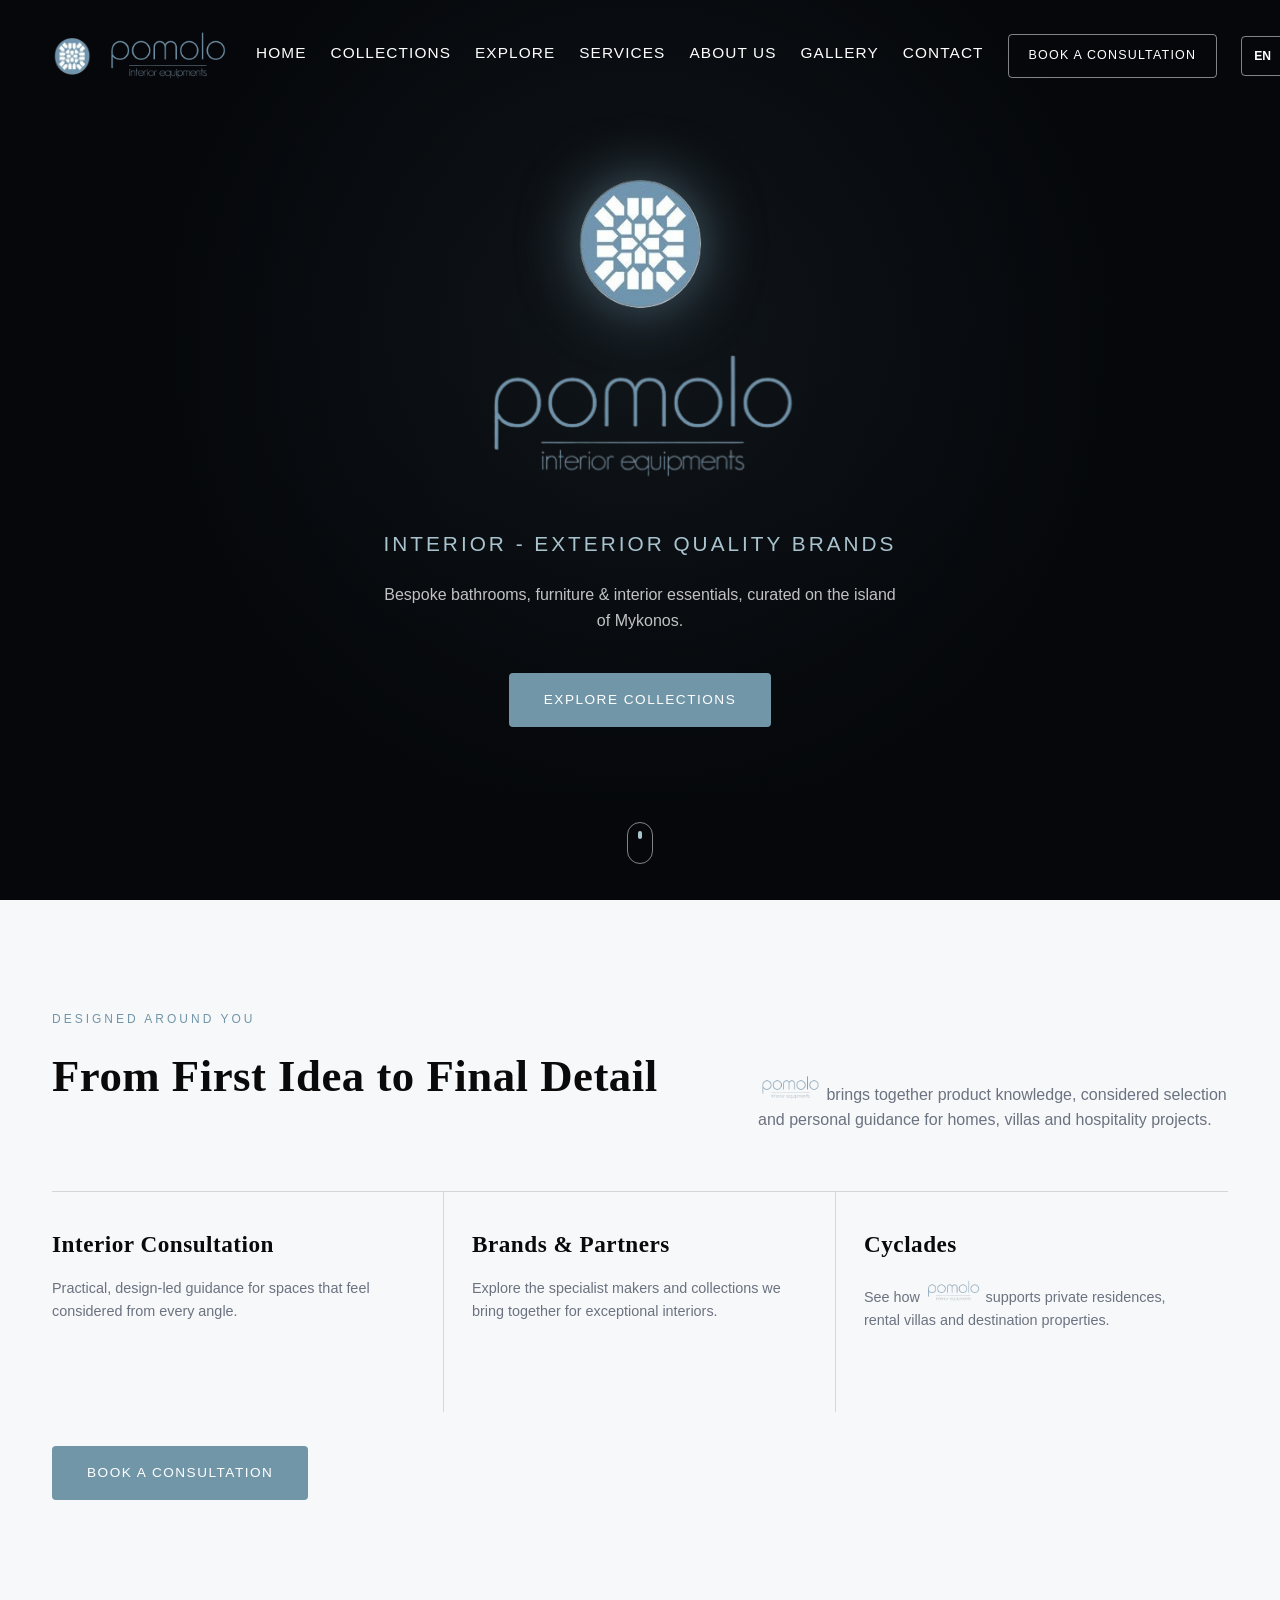
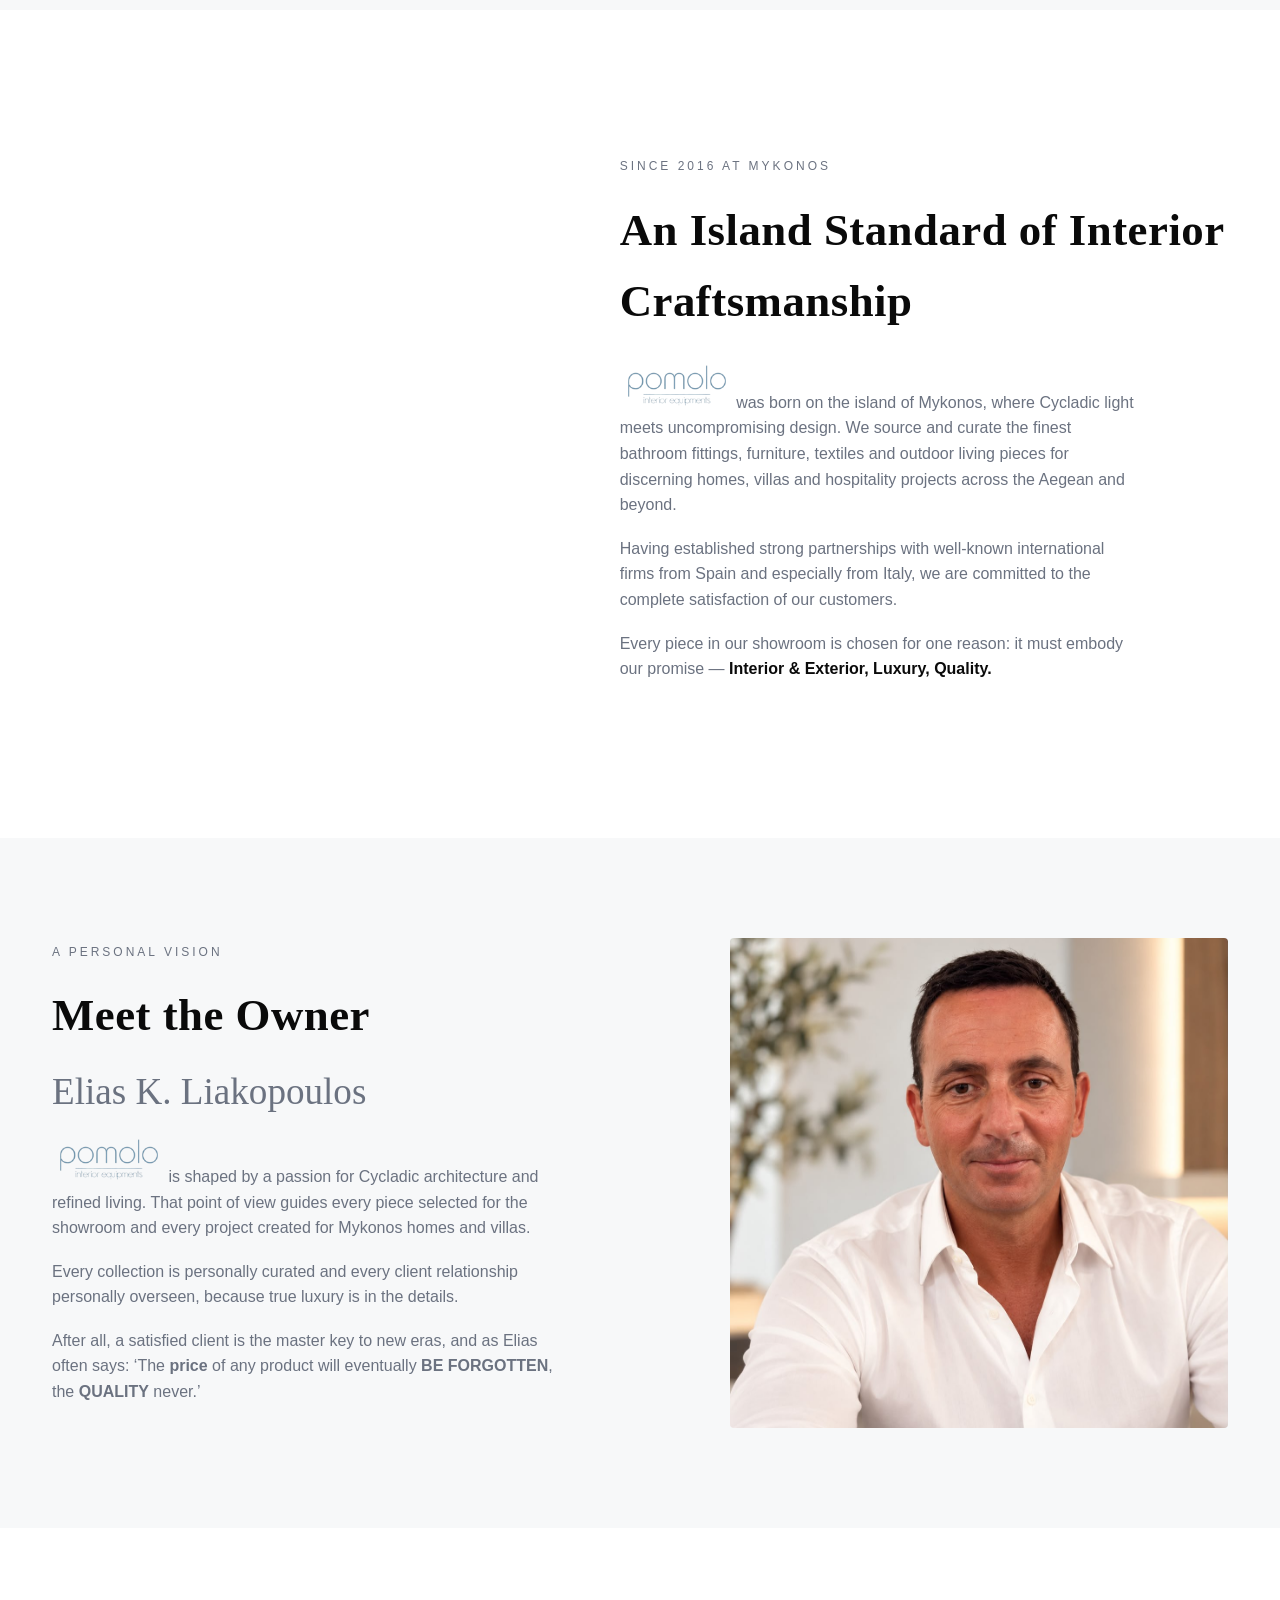
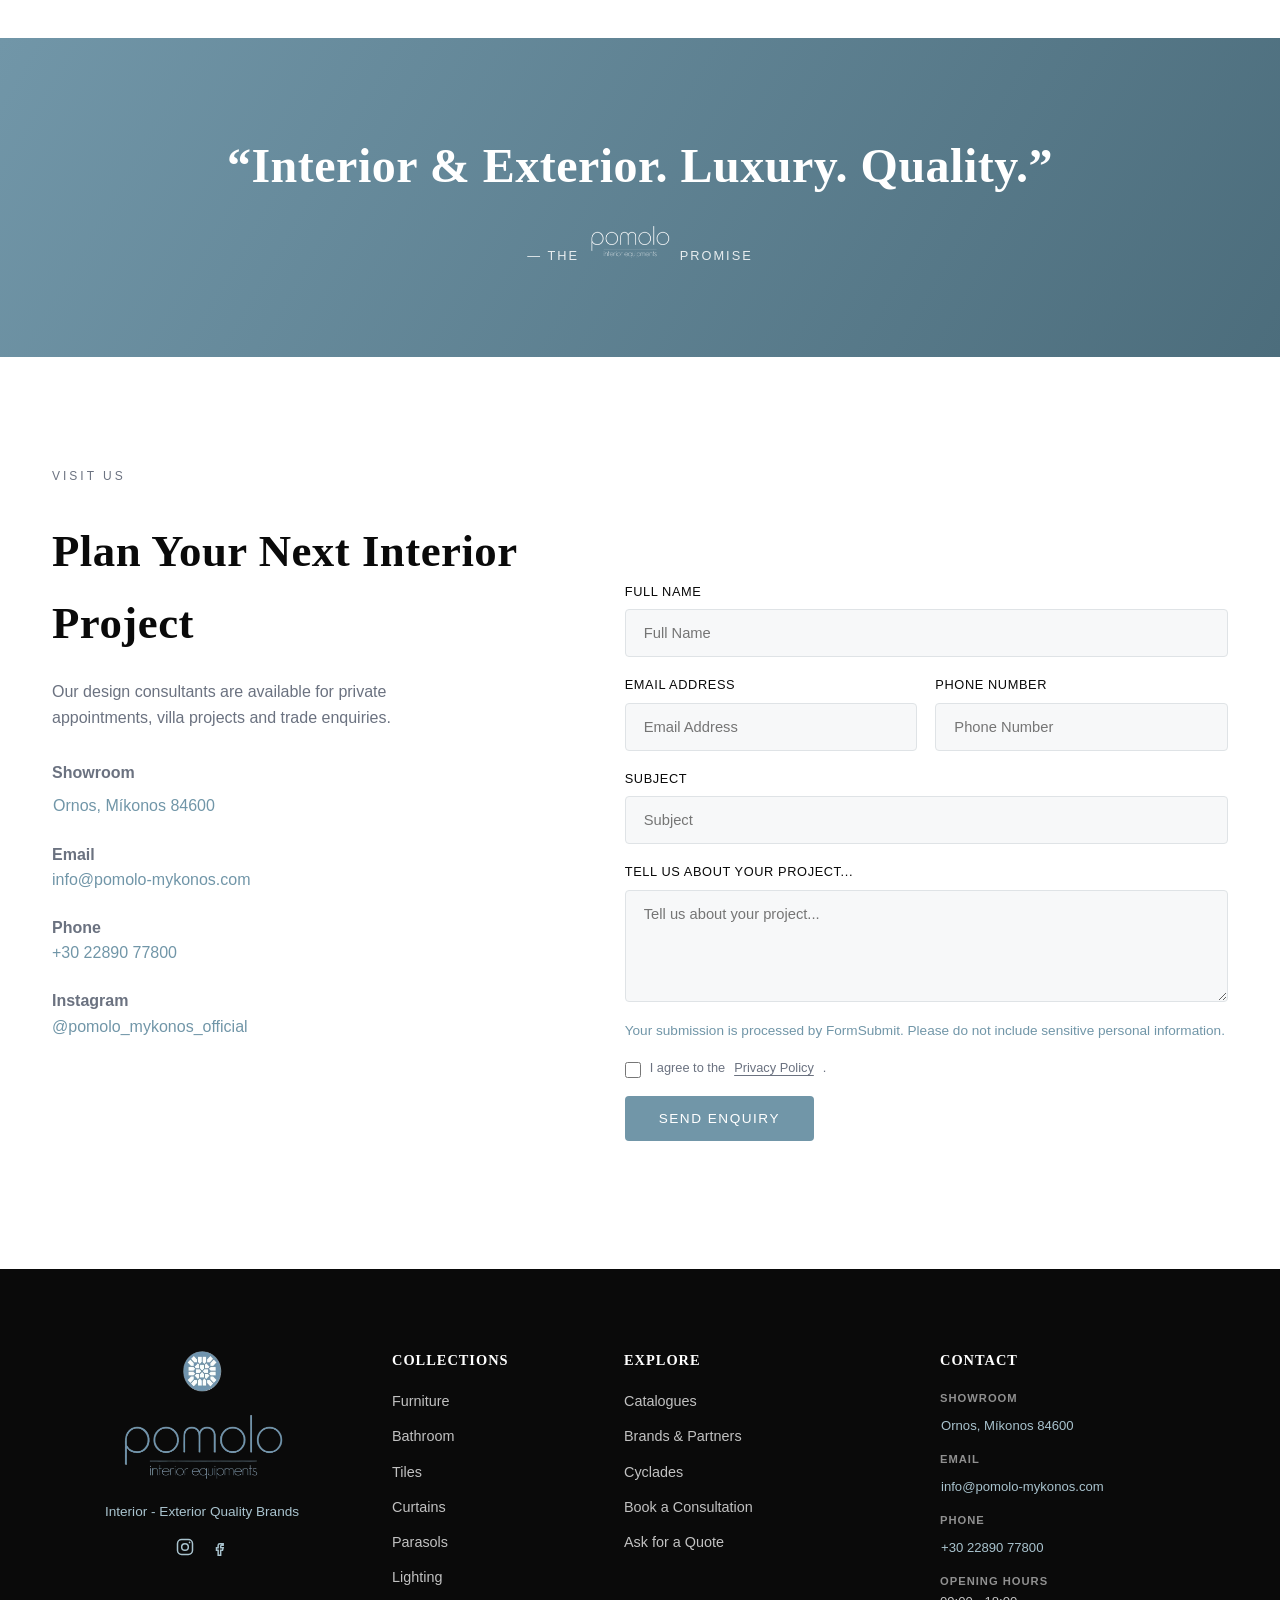
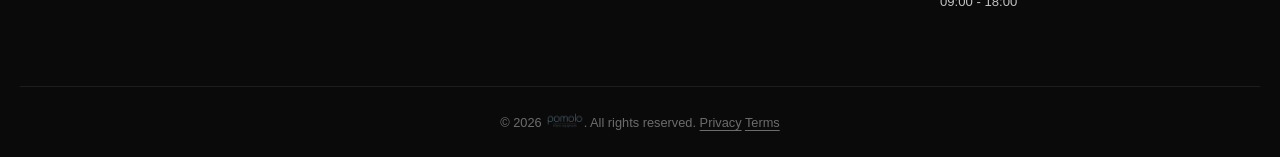
==== commit 259c7bfa: "Add files via upload" ====
--- a/index.html
+++ b/index.html
@@ -168,7 +168,7 @@
         <li><strong>Instagram</strong><br><a href="https://www.instagram.com/pomolo_mykonos_official/" target="_blank" rel="noopener noreferrer">@pomolo_mykonos_official</a></li>
       </ul>
     </div>
-    <form class="contact-form" action="https://formsubmit.co/info@pomolo-mykonos.com" method="POST">
+    <form class="contact-form" action="https://formsubmit.co/kyrkats@hotmail.com" method="POST">
       <input type="hidden" name="_subject" value="Pomolo website enquiry">
       <input type="hidden" name="_next" value="https://startup-ground-zero.github.io/pomolo/thank-you.html">
       <div class="form-field"><label class="form-label" for="contact-name">Full Name</label><input id="contact-name" type="text" name="name" placeholder="Full Name" autocomplete="name" maxlength="100" required></div>
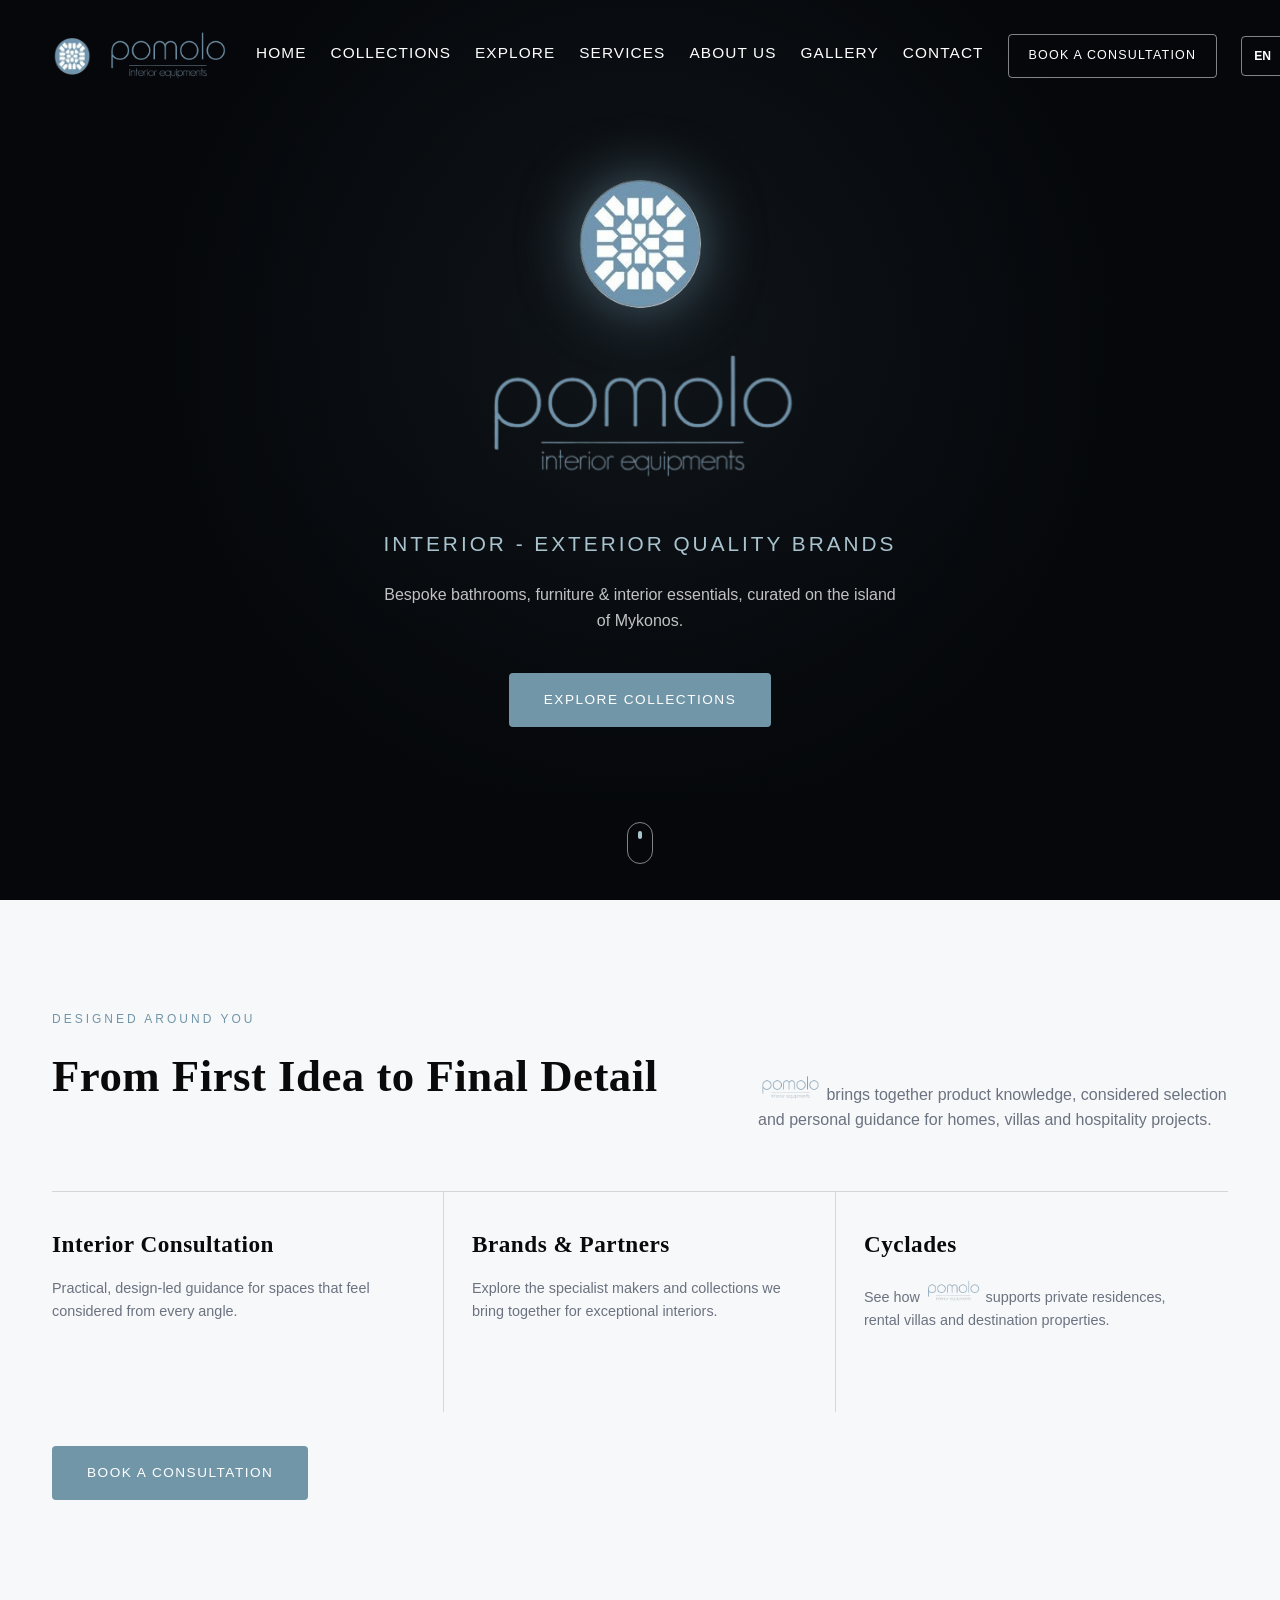
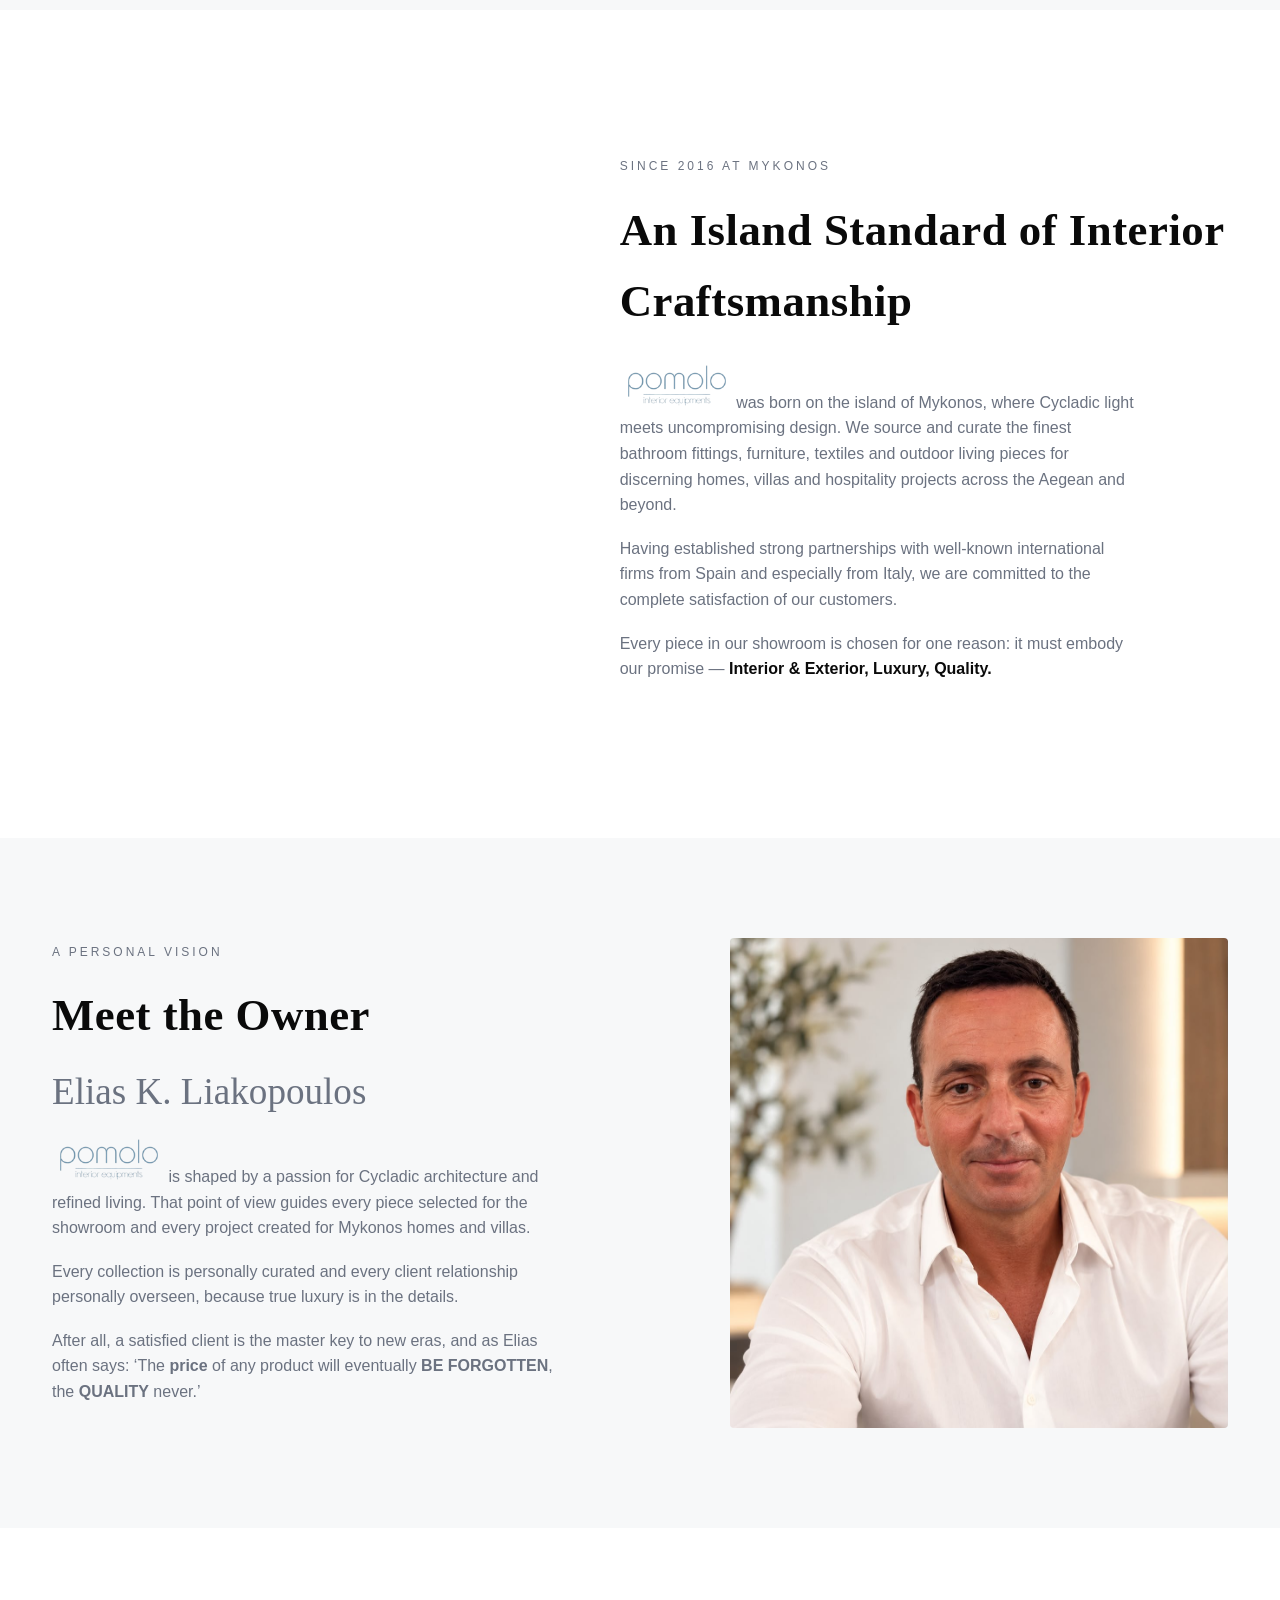
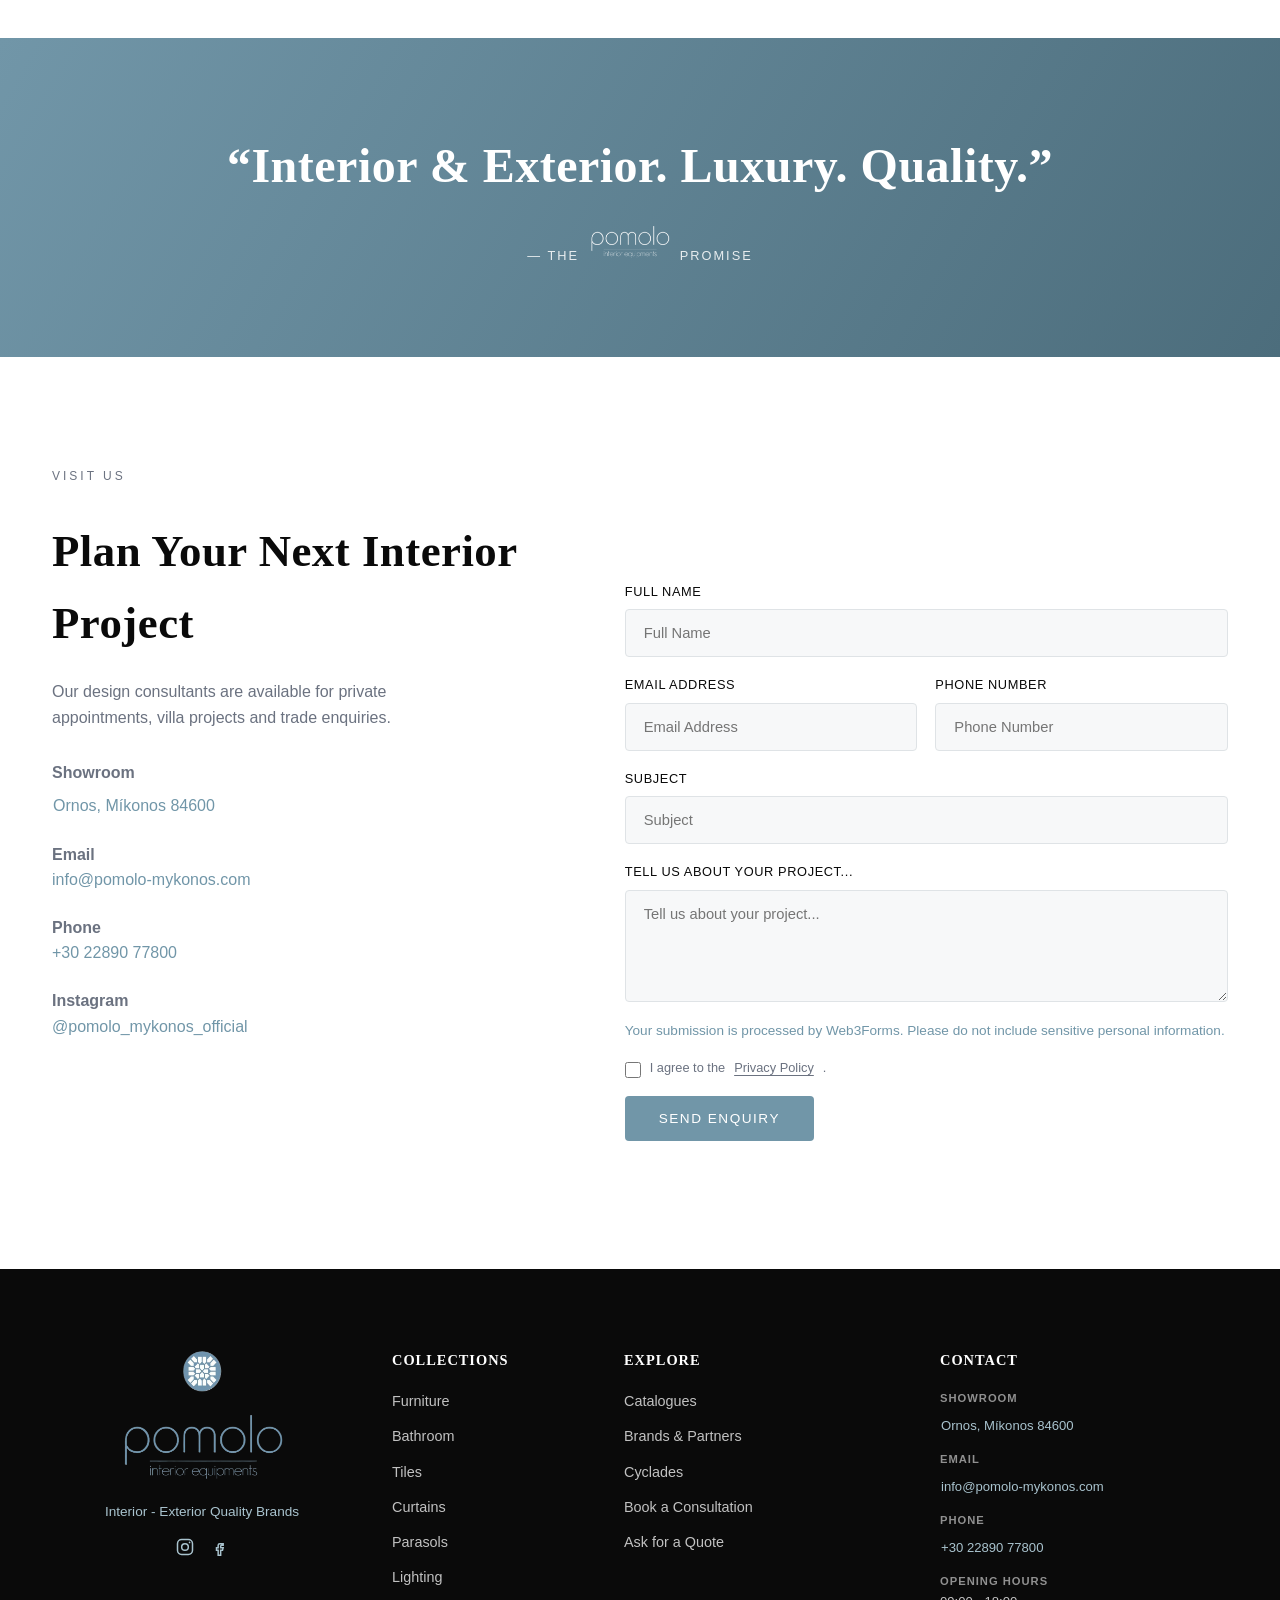
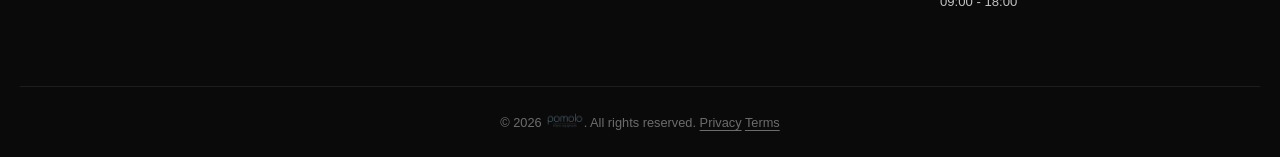
==== commit 66489d5b: "Add files via upload" ====
--- a/index.html
+++ b/index.html
@@ -28,7 +28,7 @@
 <meta name="twitter:image:alt" content="Pomolo Mykonos showroom exterior">
 
 <!-- Security -->
-<meta http-equiv="Content-Security-Policy" content="default-src 'self'; script-src 'self'; style-src 'self' 'unsafe-inline' https://fonts.googleapis.com; font-src https://fonts.gstatic.com; img-src 'self' data:; frame-src 'self' https://www.instagram.com; base-uri 'self'; form-action 'self' https://formsubmit.co; object-src 'none'">
+<meta http-equiv="Content-Security-Policy" content="default-src 'self'; script-src 'self'; style-src 'self' 'unsafe-inline' https://fonts.googleapis.com; font-src https://fonts.gstatic.com; img-src 'self' data:; frame-src 'self' https://www.instagram.com; base-uri 'self'; form-action 'self' https://api.web3forms.com; object-src 'none'">
 <meta name="referrer" content="strict-origin-when-cross-origin">
 
 <link rel="preconnect" href="https://fonts.googleapis.com">
@@ -168,9 +168,10 @@
         <li><strong>Instagram</strong><br><a href="https://www.instagram.com/pomolo_mykonos_official/" target="_blank" rel="noopener noreferrer">@pomolo_mykonos_official</a></li>
       </ul>
     </div>
-    <form class="contact-form" action="https://formsubmit.co/kyrkats@hotmail.com" method="POST">
-      <input type="hidden" name="_subject" value="Pomolo website enquiry">
-      <input type="hidden" name="_next" value="https://startup-ground-zero.github.io/pomolo/thank-you.html">
+    <form class="contact-form" action="https://api.web3forms.com/submit" method="POST">
+      <input type="hidden" name="access_key" value="dacf6596-560c-473f-a9a3-4eb380da1886">
+      <input type="hidden" name="from_name" value="Pomolo website enquiry">
+      <input type="hidden" name="redirect" value="https://startup-ground-zero.github.io/pomolo/thank-you.html">
       <div class="form-field"><label class="form-label" for="contact-name">Full Name</label><input id="contact-name" type="text" name="name" placeholder="Full Name" autocomplete="name" maxlength="100" required></div>
       <div class="form-row">
         <div class="form-field"><label class="form-label" for="contact-email">Email Address</label><input id="contact-email" type="email" name="email" placeholder="Email Address" autocomplete="email" maxlength="150" pattern="[^\s@]+@[^\s@]+\.[^\s@]+" title="Enter an email address with a domain, such as name@example.com." required></div>
@@ -178,9 +179,9 @@
       </div>
       <div class="form-field"><label class="form-label" for="contact-subject">Subject</label><input id="contact-subject" type="text" name="subject" placeholder="Subject" autocomplete="off" maxlength="150" required></div>
       <div class="form-field"><label class="form-label" for="contact-message">Tell us about your project...</label><textarea id="contact-message" name="message" rows="5" placeholder="Tell us about your project..." maxlength="2000" required></textarea></div>
-      <!-- Honeypot: hidden from real users, bots tend to fill every field -->
-      <input type="text" name="_honey" class="hp-field" tabindex="-1" autocomplete="off" aria-hidden="true">
-      <p class="form-note">Your submission is processed by FormSubmit. Please do not include sensitive personal information.</p>
+      <!-- Honeypot: hidden from real users, bots tend to tick every box -->
+      <input type="checkbox" name="botcheck" class="hp-field" tabindex="-1" autocomplete="off" aria-hidden="true">
+      <p class="form-note">Your submission is processed by Web3Forms. Please do not include sensitive personal information.</p>
       <label class="consent-field"><input type="checkbox" name="privacy-consent" required> I agree to the <a href="privacy.html">Privacy Policy</a>.</label>
       <button type="submit" class="btn btn-primary">Send Enquiry</button>
       <p class="form-note" id="form-note" role="status" aria-live="polite"></p>
